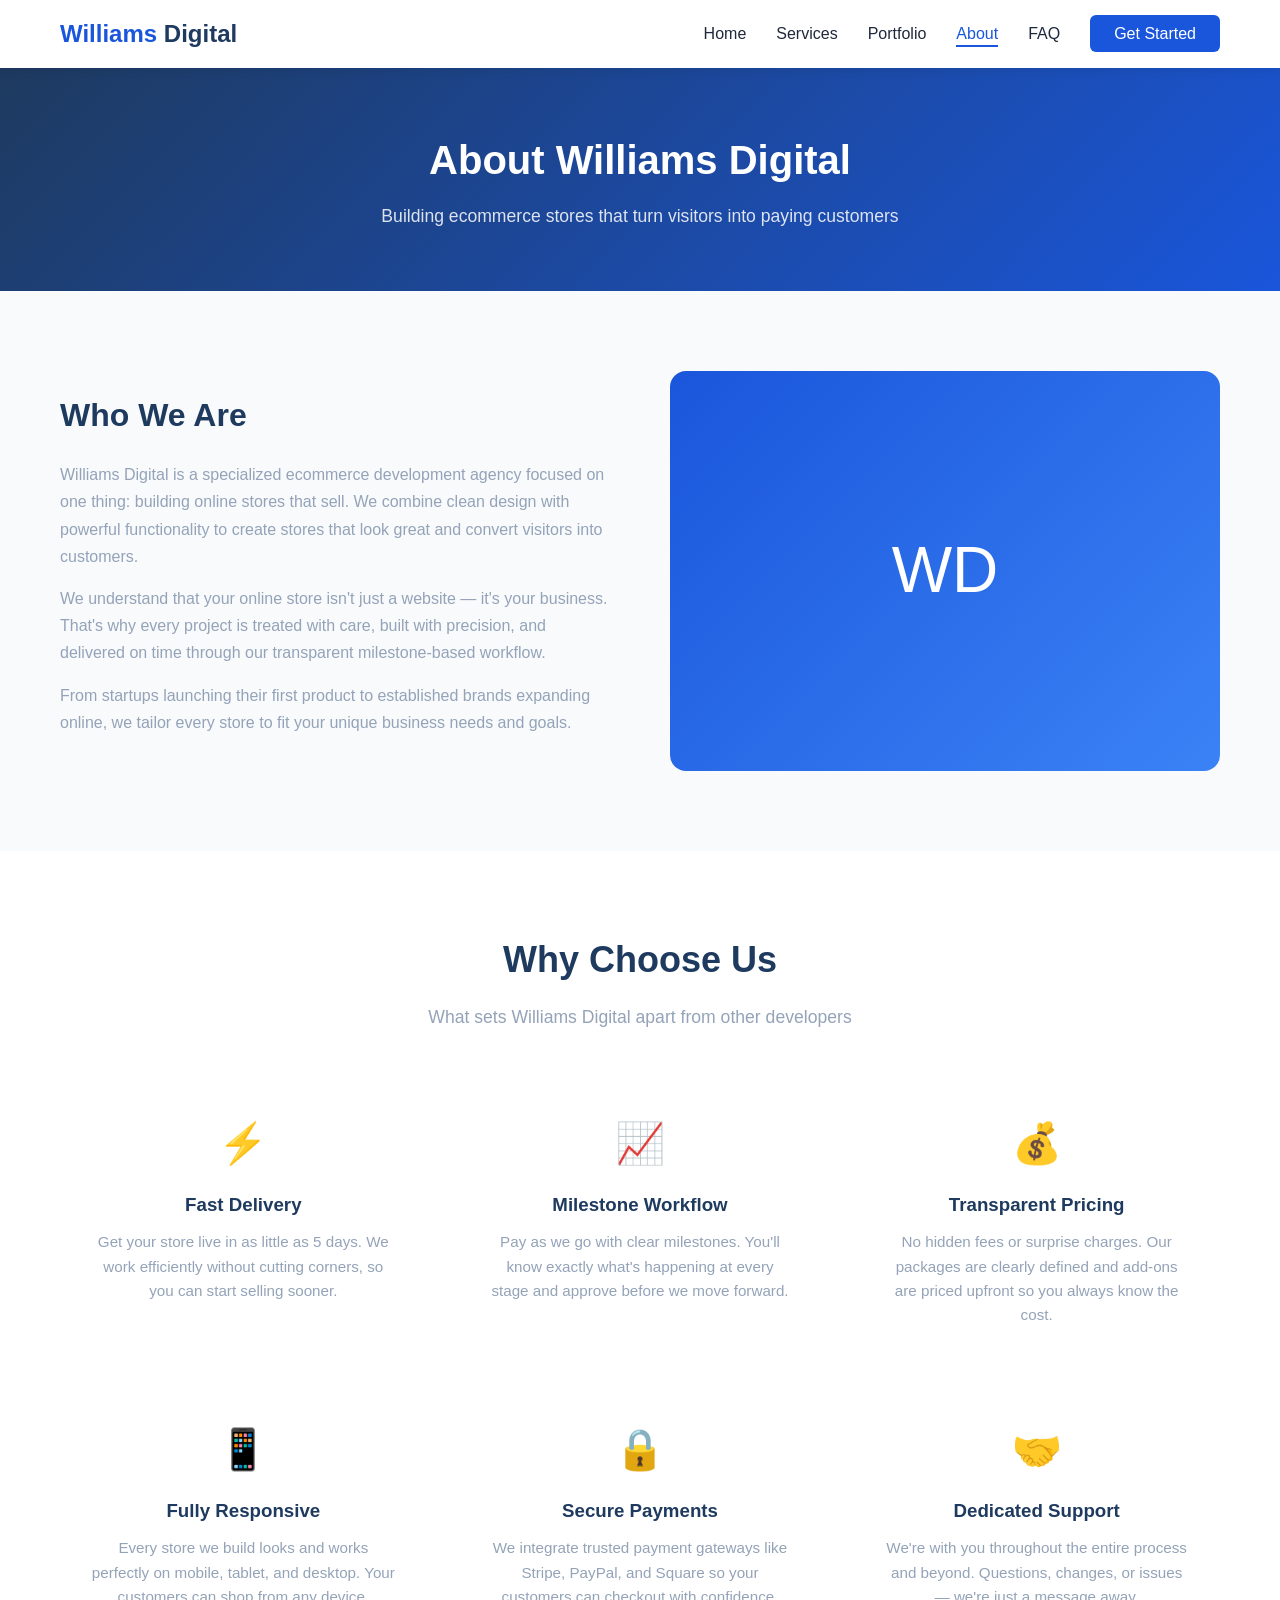
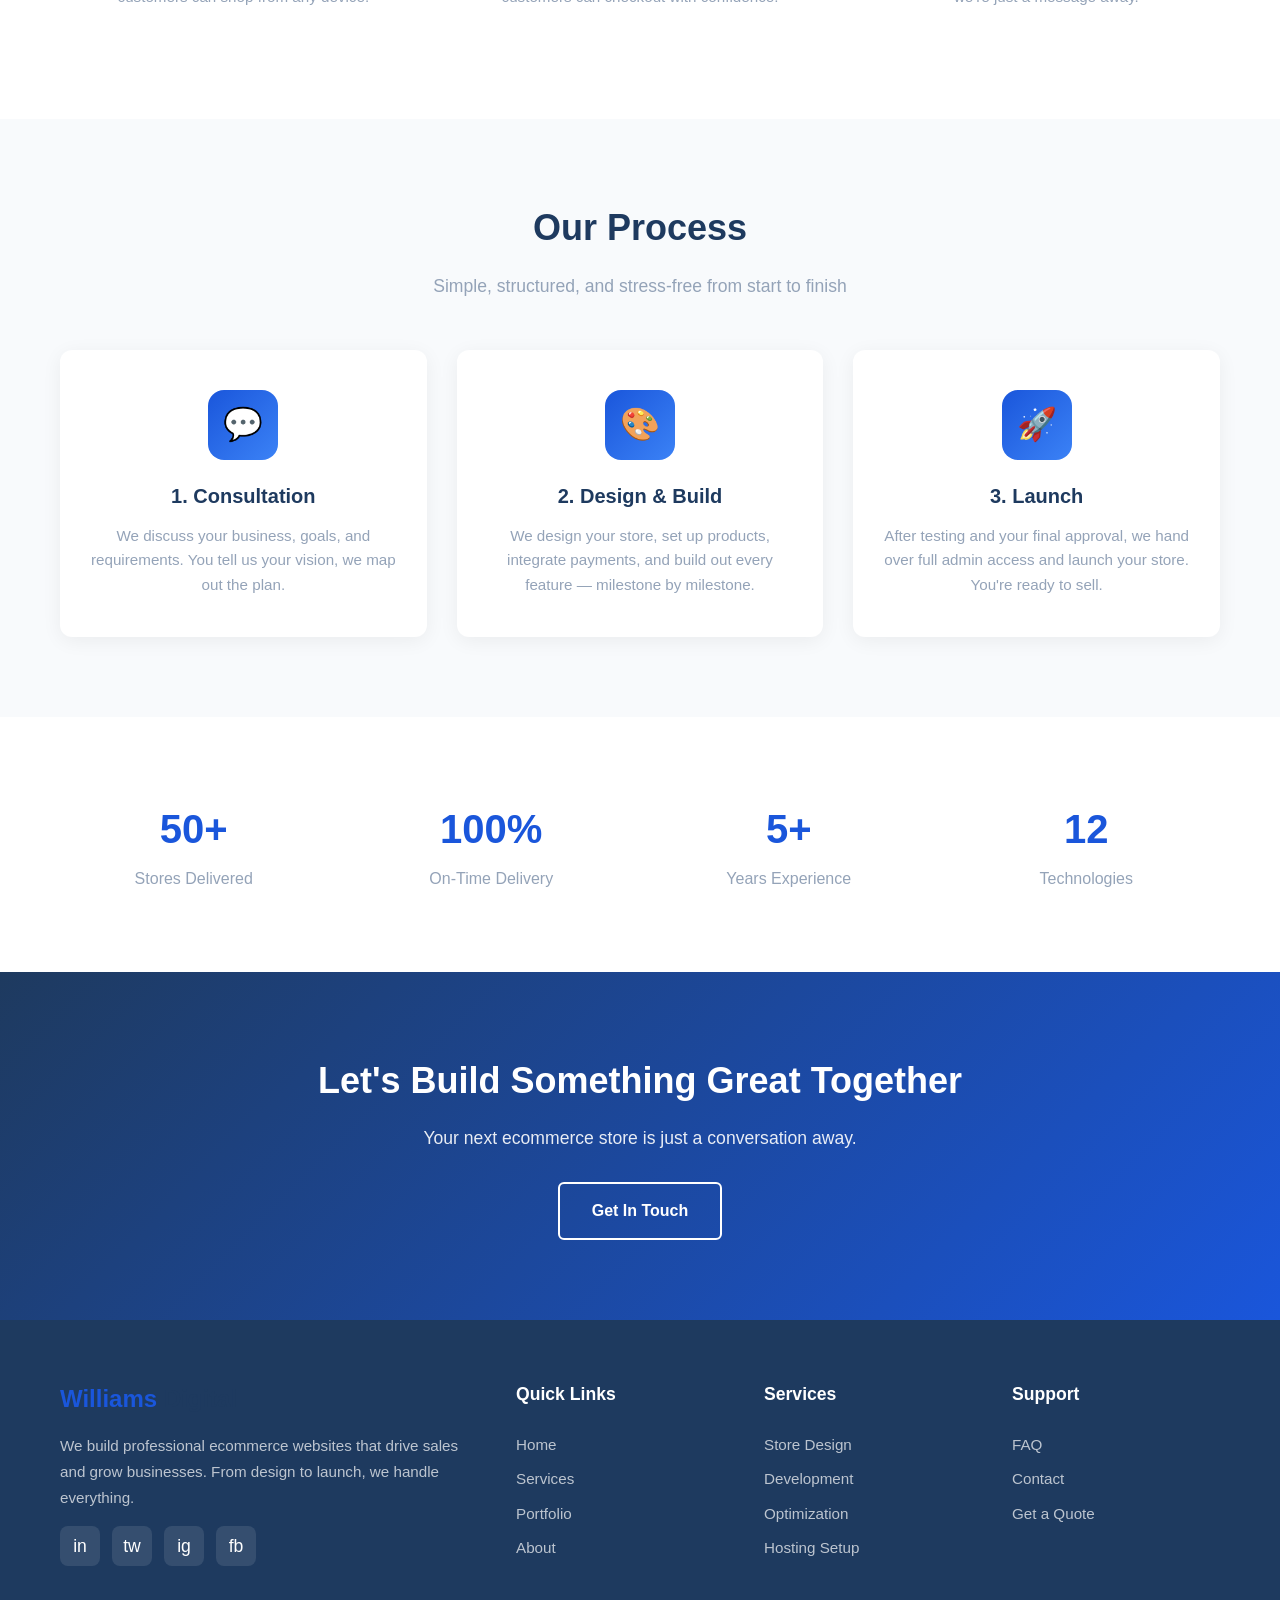
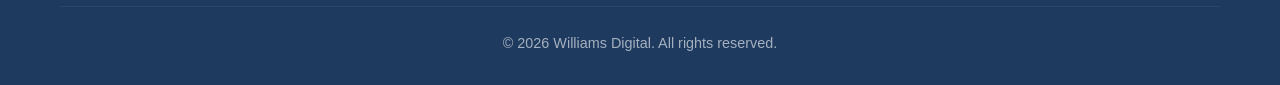
==== about.html @ 83fc7c4c "Initial commit: Williams Digital portfolio site Co-Authored-By: Claude Opus 4.6 <noreply@anthropic.c" ====
<!DOCTYPE html>
<html lang="en">
<head>
    <meta charset="UTF-8">
    <meta name="viewport" content="width=device-width, initial-scale=1.0">
    <title>About Us | Williams Digital</title>
    <meta name="description" content="Learn about Williams Digital — we specialize in building ecommerce websites that help businesses sell online and grow.">
    <link rel="stylesheet" href="css/styles.css">
</head>
<body>

    <!-- Navigation -->
    <nav class="navbar">
        <div class="container">
            <a href="index.html" class="logo">Williams <span>Digital</span></a>
            <ul class="nav-links">
                <li><a href="index.html">Home</a></li>
                <li><a href="services.html">Services</a></li>
                <li><a href="portfolio.html">Portfolio</a></li>
                <li><a href="about.html" class="active">About</a></li>
                <li><a href="faq.html">FAQ</a></li>
                <li><a href="contact.html" class="nav-cta">Get Started</a></li>
            </ul>
            <button class="hamburger" aria-label="Toggle menu">
                <span></span>
                <span></span>
                <span></span>
            </button>
        </div>
    </nav>

    <!-- Page Header -->
    <section class="page-header">
        <div class="container">
            <h1>About Williams Digital</h1>
            <p>Building ecommerce stores that turn visitors into paying customers</p>
        </div>
    </section>

    <!-- About Content -->
    <section class="section">
        <div class="container">
            <div class="about-content">
                <div class="about-text">
                    <h2>Who We Are</h2>
                    <p>Williams Digital is a specialized ecommerce development agency focused on one thing: building online stores that sell. We combine clean design with powerful functionality to create stores that look great and convert visitors into customers.</p>
                    <p>We understand that your online store isn't just a website — it's your business. That's why every project is treated with care, built with precision, and delivered on time through our transparent milestone-based workflow.</p>
                    <p>From startups launching their first product to established brands expanding online, we tailor every store to fit your unique business needs and goals.</p>
                </div>
                <div class="about-image">WD</div>
            </div>
        </div>
    </section>

    <!-- Values -->
    <section class="section section-light">
        <div class="container">
            <div class="section-title">
                <h2>Why Choose Us</h2>
                <p>What sets Williams Digital apart from other developers</p>
            </div>
            <div class="values-grid">
                <div class="value-card">
                    <div class="value-icon">&#9889;</div>
                    <h3>Fast Delivery</h3>
                    <p>Get your store live in as little as 5 days. We work efficiently without cutting corners, so you can start selling sooner.</p>
                </div>
                <div class="value-card">
                    <div class="value-icon">&#128200;</div>
                    <h3>Milestone Workflow</h3>
                    <p>Pay as we go with clear milestones. You'll know exactly what's happening at every stage and approve before we move forward.</p>
                </div>
                <div class="value-card">
                    <div class="value-icon">&#128176;</div>
                    <h3>Transparent Pricing</h3>
                    <p>No hidden fees or surprise charges. Our packages are clearly defined and add-ons are priced upfront so you always know the cost.</p>
                </div>
                <div class="value-card">
                    <div class="value-icon">&#128241;</div>
                    <h3>Fully Responsive</h3>
                    <p>Every store we build looks and works perfectly on mobile, tablet, and desktop. Your customers can shop from any device.</p>
                </div>
                <div class="value-card">
                    <div class="value-icon">&#128274;</div>
                    <h3>Secure Payments</h3>
                    <p>We integrate trusted payment gateways like Stripe, PayPal, and Square so your customers can checkout with confidence.</p>
                </div>
                <div class="value-card">
                    <div class="value-icon">&#129309;</div>
                    <h3>Dedicated Support</h3>
                    <p>We're with you throughout the entire process and beyond. Questions, changes, or issues — we're just a message away.</p>
                </div>
            </div>
        </div>
    </section>

    <!-- Process -->
    <section class="section">
        <div class="container">
            <div class="section-title">
                <h2>Our Process</h2>
                <p>Simple, structured, and stress-free from start to finish</p>
            </div>
            <div class="cards-grid">
                <div class="card">
                    <div class="card-icon">&#128172;</div>
                    <h3>1. Consultation</h3>
                    <p>We discuss your business, goals, and requirements. You tell us your vision, we map out the plan.</p>
                </div>
                <div class="card">
                    <div class="card-icon">&#127912;</div>
                    <h3>2. Design & Build</h3>
                    <p>We design your store, set up products, integrate payments, and build out every feature — milestone by milestone.</p>
                </div>
                <div class="card">
                    <div class="card-icon">&#128640;</div>
                    <h3>3. Launch</h3>
                    <p>After testing and your final approval, we hand over full admin access and launch your store. You're ready to sell.</p>
                </div>
            </div>
        </div>
    </section>

    <!-- Stats -->
    <section class="section section-light">
        <div class="container">
            <div class="stats">
                <div class="stat-item">
                    <h3>50+</h3>
                    <p>Stores Delivered</p>
                </div>
                <div class="stat-item">
                    <h3>100%</h3>
                    <p>On-Time Delivery</p>
                </div>
                <div class="stat-item">
                    <h3>5+</h3>
                    <p>Years Experience</p>
                </div>
                <div class="stat-item">
                    <h3>12</h3>
                    <p>Technologies</p>
                </div>
            </div>
        </div>
    </section>

    <!-- CTA -->
    <section class="cta-section">
        <div class="container">
            <h2>Let's Build Something Great Together</h2>
            <p>Your next ecommerce store is just a conversation away.</p>
            <a href="contact.html" class="btn btn-outline">Get In Touch</a>
        </div>
    </section>

    <!-- Footer -->
    <footer class="footer">
        <div class="container">
            <div class="footer-grid">
                <div class="footer-about">
                    <div class="logo">Williams <span>Digital</span></div>
                    <p>We build professional ecommerce websites that drive sales and grow businesses. From design to launch, we handle everything.</p>
                    <div class="social-links">
                        <a href="#" class="social-link">in</a>
                        <a href="#" class="social-link">tw</a>
                        <a href="#" class="social-link">ig</a>
                        <a href="#" class="social-link">fb</a>
                    </div>
                </div>
                <div class="footer-links">
                    <h4>Quick Links</h4>
                    <a href="index.html">Home</a>
                    <a href="services.html">Services</a>
                    <a href="portfolio.html">Portfolio</a>
                    <a href="about.html">About</a>
                </div>
                <div class="footer-links">
                    <h4>Services</h4>
                    <a href="services.html">Store Design</a>
                    <a href="services.html">Development</a>
                    <a href="services.html">Optimization</a>
                    <a href="services.html">Hosting Setup</a>
                </div>
                <div class="footer-links">
                    <h4>Support</h4>
                    <a href="faq.html">FAQ</a>
                    <a href="contact.html">Contact</a>
                    <a href="contact.html">Get a Quote</a>
                </div>
            </div>
            <div class="footer-bottom">
                <p>&copy; 2026 Williams Digital. All rights reserved.</p>
            </div>
        </div>
    </footer>

    <script src="js/script.js"></script>
</body>
</html>
---- css/styles.css ----
/* ===== RESET & BASE ===== */
*, *::before, *::after {
    margin: 0;
    padding: 0;
    box-sizing: border-box;
}

:root {
    --primary: #1a56db;
    --secondary: #1e3a5f;
    --accent: #3b82f6;
    --bg: #f8fafc;
    --text: #1e293b;
    --white: #ffffff;
    --light-gray: #e2e8f0;
    --medium-gray: #94a3b8;
    --success: #10b981;
    --warning: #f59e0b;
}

html {
    scroll-behavior: smooth;
}

body {
    font-family: 'Segoe UI', Tahoma, Geneva, Verdana, sans-serif;
    color: var(--text);
    background-color: var(--bg);
    line-height: 1.6;
}

a {
    text-decoration: none;
    color: inherit;
}

ul {
    list-style: none;
}

img {
    max-width: 100%;
    display: block;
}

.container {
    max-width: 1200px;
    margin: 0 auto;
    padding: 0 20px;
}

/* ===== NAVIGATION ===== */
.navbar {
    background: var(--white);
    box-shadow: 0 2px 10px rgba(0, 0, 0, 0.08);
    position: sticky;
    top: 0;
    z-index: 1000;
}

.navbar .container {
    display: flex;
    justify-content: space-between;
    align-items: center;
    padding: 15px 20px;
}

.logo {
    font-size: 1.5rem;
    font-weight: 700;
    color: var(--primary);
}

.logo span {
    color: var(--secondary);
}

.nav-links {
    display: flex;
    gap: 30px;
    align-items: center;
}

.nav-links a {
    font-weight: 500;
    color: var(--text);
    transition: color 0.3s;
    position: relative;
}

.nav-links a:hover,
.nav-links a.active {
    color: var(--primary);
}

.nav-links a.active::after {
    content: '';
    position: absolute;
    bottom: -5px;
    left: 0;
    width: 100%;
    height: 2px;
    background: var(--primary);
}

.nav-cta {
    background: var(--primary);
    color: var(--white) !important;
    padding: 10px 24px;
    border-radius: 6px;
    transition: background 0.3s;
}

.nav-cta:hover {
    background: var(--secondary);
}

.nav-cta::after {
    display: none !important;
}

.hamburger {
    display: none;
    flex-direction: column;
    gap: 5px;
    cursor: pointer;
    background: none;
    border: none;
}

.hamburger span {
    width: 25px;
    height: 3px;
    background: var(--text);
    border-radius: 3px;
    transition: 0.3s;
}

/* ===== HERO SECTION ===== */
.hero {
    background: linear-gradient(135deg, var(--secondary) 0%, var(--primary) 50%, var(--accent) 100%);
    color: var(--white);
    padding: 100px 0;
    text-align: center;
}

.hero h1 {
    font-size: 3rem;
    margin-bottom: 20px;
    line-height: 1.2;
}

.hero p {
    font-size: 1.25rem;
    max-width: 600px;
    margin: 0 auto 40px;
    opacity: 0.9;
}

.hero-buttons {
    display: flex;
    gap: 15px;
    justify-content: center;
    flex-wrap: wrap;
}

/* ===== BUTTONS ===== */
.btn {
    display: inline-block;
    padding: 14px 32px;
    border-radius: 6px;
    font-weight: 600;
    font-size: 1rem;
    transition: all 0.3s;
    cursor: pointer;
    border: none;
}

.btn-primary {
    background: var(--primary);
    color: var(--white);
}

.btn-primary:hover {
    background: var(--secondary);
    transform: translateY(-2px);
    box-shadow: 0 4px 15px rgba(26, 86, 219, 0.4);
}

.btn-outline {
    background: transparent;
    color: var(--white);
    border: 2px solid var(--white);
}

.btn-outline:hover {
    background: var(--white);
    color: var(--primary);
    transform: translateY(-2px);
}

.btn-accent {
    background: var(--accent);
    color: var(--white);
}

.btn-accent:hover {
    background: var(--primary);
    transform: translateY(-2px);
}

/* ===== SECTIONS ===== */
.section {
    padding: 80px 0;
}

.section-light {
    background: var(--white);
}

.section-title {
    text-align: center;
    margin-bottom: 50px;
}

.section-title h2 {
    font-size: 2.25rem;
    color: var(--secondary);
    margin-bottom: 15px;
}

.section-title p {
    color: var(--medium-gray);
    font-size: 1.1rem;
    max-width: 600px;
    margin: 0 auto;
}

/* ===== CARDS ===== */
.cards-grid {
    display: grid;
    grid-template-columns: repeat(3, 1fr);
    gap: 30px;
}

.card {
    background: var(--white);
    border-radius: 12px;
    padding: 40px 30px;
    text-align: center;
    box-shadow: 0 4px 20px rgba(0, 0, 0, 0.06);
    transition: transform 0.3s, box-shadow 0.3s;
}

.card:hover {
    transform: translateY(-5px);
    box-shadow: 0 8px 30px rgba(0, 0, 0, 0.12);
}

.card-icon {
    width: 70px;
    height: 70px;
    background: linear-gradient(135deg, var(--primary), var(--accent));
    border-radius: 16px;
    display: flex;
    align-items: center;
    justify-content: center;
    margin: 0 auto 20px;
    font-size: 2rem;
}

.card h3 {
    font-size: 1.25rem;
    margin-bottom: 12px;
    color: var(--secondary);
}

.card p {
    color: var(--medium-gray);
    font-size: 0.95rem;
}

/* ===== PRICING ===== */
.pricing-grid {
    display: grid;
    grid-template-columns: repeat(3, 1fr);
    gap: 30px;
    align-items: start;
}

.pricing-card {
    background: var(--white);
    border-radius: 12px;
    padding: 40px 30px;
    box-shadow: 0 4px 20px rgba(0, 0, 0, 0.06);
    transition: transform 0.3s, box-shadow 0.3s;
    position: relative;
    overflow: hidden;
}

.pricing-card:hover {
    transform: translateY(-5px);
    box-shadow: 0 8px 30px rgba(0, 0, 0, 0.12);
}

.pricing-card.featured {
    border: 2px solid var(--primary);
}

.pricing-card.featured::before {
    content: 'Most Popular';
    position: absolute;
    top: 20px;
    right: -30px;
    background: var(--primary);
    color: var(--white);
    padding: 5px 40px;
    font-size: 0.8rem;
    font-weight: 600;
    transform: rotate(45deg);
}

.pricing-card h3 {
    font-size: 1.5rem;
    color: var(--secondary);
    margin-bottom: 5px;
}

.pricing-card .subtitle {
    color: var(--medium-gray);
    font-size: 0.9rem;
    margin-bottom: 20px;
}

.pricing-card .price {
    font-size: 3rem;
    font-weight: 700;
    color: var(--primary);
    margin-bottom: 5px;
}

.pricing-card .price span {
    font-size: 1rem;
    color: var(--medium-gray);
    font-weight: 400;
}

.pricing-card .delivery {
    color: var(--medium-gray);
    font-size: 0.9rem;
    margin-bottom: 25px;
}

.pricing-card ul {
    margin-bottom: 30px;
}

.pricing-card li {
    padding: 8px 0;
    border-bottom: 1px solid var(--light-gray);
    display: flex;
    align-items: center;
    gap: 10px;
    font-size: 0.95rem;
}

.pricing-card li:last-child {
    border-bottom: none;
}

.check {
    color: var(--success);
    font-weight: bold;
}

.cross {
    color: var(--medium-gray);
}

.pricing-card .btn {
    width: 100%;
    text-align: center;
}

/* ===== MILESTONES ===== */
.milestone-section {
    margin-top: 30px;
}

.milestone {
    display: flex;
    gap: 20px;
    margin-bottom: 20px;
    align-items: flex-start;
}

.milestone-number {
    width: 40px;
    height: 40px;
    min-width: 40px;
    background: var(--primary);
    color: var(--white);
    border-radius: 50%;
    display: flex;
    align-items: center;
    justify-content: center;
    font-weight: 700;
}

.milestone-content h4 {
    color: var(--secondary);
    margin-bottom: 5px;
}

.milestone-content p {
    color: var(--medium-gray);
    font-size: 0.9rem;
}

.milestone-meta {
    display: flex;
    gap: 15px;
    margin-top: 5px;
    font-size: 0.85rem;
    color: var(--accent);
}

/* ===== EXTRAS TABLE ===== */
.extras-table {
    width: 100%;
    border-collapse: collapse;
    background: var(--white);
    border-radius: 12px;
    overflow: hidden;
    box-shadow: 0 4px 20px rgba(0, 0, 0, 0.06);
}

.extras-table th {
    background: var(--secondary);
    color: var(--white);
    padding: 15px 20px;
    text-align: left;
    font-weight: 600;
}

.extras-table td {
    padding: 15px 20px;
    border-bottom: 1px solid var(--light-gray);
}

.extras-table tr:last-child td {
    border-bottom: none;
}

.extras-table tr:hover td {
    background: #f1f5f9;
}

/* ===== PORTFOLIO GRID ===== */
.portfolio-grid {
    display: grid;
    grid-template-columns: repeat(3, 1fr);
    gap: 30px;
}

.portfolio-card {
    background: var(--white);
    border-radius: 12px;
    overflow: hidden;
    box-shadow: 0 4px 20px rgba(0, 0, 0, 0.06);
    transition: transform 0.3s, box-shadow 0.3s;
}

.portfolio-card:hover {
    transform: translateY(-5px);
    box-shadow: 0 8px 30px rgba(0, 0, 0, 0.12);
}

.portfolio-image {
    height: 220px;
    background: linear-gradient(135deg, var(--primary), var(--accent));
    display: flex;
    align-items: center;
    justify-content: center;
    color: var(--white);
    font-size: 3rem;
}

.portfolio-info {
    padding: 25px;
}

.portfolio-info h3 {
    color: var(--secondary);
    margin-bottom: 8px;
}

.portfolio-info p {
    color: var(--medium-gray);
    font-size: 0.9rem;
    margin-bottom: 15px;
}

.portfolio-tags {
    display: flex;
    gap: 8px;
    flex-wrap: wrap;
}

.tag {
    background: #eff6ff;
    color: var(--primary);
    padding: 4px 12px;
    border-radius: 20px;
    font-size: 0.8rem;
    font-weight: 500;
}

/* ===== STATS ===== */
.stats {
    display: grid;
    grid-template-columns: repeat(4, 1fr);
    gap: 30px;
    text-align: center;
}

.stat-item h3 {
    font-size: 2.5rem;
    color: var(--primary);
    margin-bottom: 5px;
}

.stat-item p {
    color: var(--medium-gray);
    font-weight: 500;
}

/* ===== TESTIMONIALS ===== */
.testimonials-grid {
    display: grid;
    grid-template-columns: repeat(3, 1fr);
    gap: 30px;
}

.testimonial {
    background: var(--white);
    padding: 30px;
    border-radius: 12px;
    box-shadow: 0 4px 20px rgba(0, 0, 0, 0.06);
}

.testimonial .stars {
    color: var(--warning);
    margin-bottom: 15px;
    font-size: 1.1rem;
}

.testimonial p {
    color: var(--text);
    font-style: italic;
    margin-bottom: 20px;
    line-height: 1.7;
}

.testimonial-author {
    display: flex;
    align-items: center;
    gap: 12px;
}

.testimonial-avatar {
    width: 45px;
    height: 45px;
    background: linear-gradient(135deg, var(--primary), var(--accent));
    border-radius: 50%;
    display: flex;
    align-items: center;
    justify-content: center;
    color: var(--white);
    font-weight: 700;
}

.testimonial-author h4 {
    font-size: 0.95rem;
    color: var(--secondary);
}

.testimonial-author span {
    font-size: 0.85rem;
    color: var(--medium-gray);
}

/* ===== FAQ ===== */
.faq-list {
    max-width: 800px;
    margin: 0 auto;
}

.faq-item {
    background: var(--white);
    border-radius: 8px;
    margin-bottom: 12px;
    box-shadow: 0 2px 10px rgba(0, 0, 0, 0.04);
    overflow: hidden;
}

.faq-question {
    padding: 20px 25px;
    font-weight: 600;
    cursor: pointer;
    display: flex;
    justify-content: space-between;
    align-items: center;
    transition: background 0.3s;
}

.faq-question:hover {
    background: #f1f5f9;
}

.faq-question .arrow {
    transition: transform 0.3s;
    font-size: 0.8rem;
    color: var(--primary);
}

.faq-item.open .faq-question .arrow {
    transform: rotate(180deg);
}

.faq-answer {
    padding: 0 25px;
    max-height: 0;
    overflow: hidden;
    transition: max-height 0.3s ease, padding 0.3s ease;
    color: var(--medium-gray);
    line-height: 1.7;
}

.faq-item.open .faq-answer {
    padding: 0 25px 20px;
    max-height: 300px;
}

/* ===== CONTACT FORM ===== */
.contact-grid {
    display: grid;
    grid-template-columns: 1fr 1fr;
    gap: 50px;
}

.form-group {
    margin-bottom: 20px;
}

.form-group label {
    display: block;
    font-weight: 600;
    margin-bottom: 8px;
    color: var(--secondary);
}

.form-group input,
.form-group textarea,
.form-group select {
    width: 100%;
    padding: 12px 16px;
    border: 2px solid var(--light-gray);
    border-radius: 8px;
    font-size: 1rem;
    font-family: inherit;
    transition: border-color 0.3s;
    background: var(--white);
}

.form-group input:focus,
.form-group textarea:focus,
.form-group select:focus {
    outline: none;
    border-color: var(--primary);
}

.form-group textarea {
    resize: vertical;
    min-height: 120px;
}

.contact-info-item {
    display: flex;
    gap: 15px;
    align-items: flex-start;
    margin-bottom: 25px;
}

.contact-icon {
    width: 50px;
    height: 50px;
    min-width: 50px;
    background: #eff6ff;
    border-radius: 10px;
    display: flex;
    align-items: center;
    justify-content: center;
    color: var(--primary);
    font-size: 1.3rem;
}

.contact-info-item h4 {
    color: var(--secondary);
    margin-bottom: 3px;
}

.contact-info-item p {
    color: var(--medium-gray);
    font-size: 0.95rem;
}

/* ===== ABOUT VALUES ===== */
.values-grid {
    display: grid;
    grid-template-columns: repeat(3, 1fr);
    gap: 30px;
}

.value-card {
    text-align: center;
    padding: 30px;
}

.value-icon {
    font-size: 2.5rem;
    margin-bottom: 15px;
}

.value-card h3 {
    color: var(--secondary);
    margin-bottom: 10px;
}

.value-card p {
    color: var(--medium-gray);
    font-size: 0.95rem;
}

/* ===== ABOUT CONTENT ===== */
.about-content {
    display: grid;
    grid-template-columns: 1fr 1fr;
    gap: 60px;
    align-items: center;
}

.about-text h2 {
    font-size: 2rem;
    color: var(--secondary);
    margin-bottom: 20px;
}

.about-text p {
    color: var(--medium-gray);
    margin-bottom: 15px;
    line-height: 1.7;
}

.about-image {
    background: linear-gradient(135deg, var(--primary), var(--accent));
    border-radius: 16px;
    height: 400px;
    display: flex;
    align-items: center;
    justify-content: center;
    color: var(--white);
    font-size: 4rem;
}

/* ===== CTA SECTION ===== */
.cta-section {
    background: linear-gradient(135deg, var(--secondary), var(--primary));
    color: var(--white);
    text-align: center;
    padding: 80px 0;
}

.cta-section h2 {
    font-size: 2.25rem;
    margin-bottom: 15px;
}

.cta-section p {
    opacity: 0.9;
    margin-bottom: 30px;
    font-size: 1.1rem;
}

/* ===== TECH BADGES ===== */
.tech-badges {
    display: flex;
    gap: 12px;
    flex-wrap: wrap;
    justify-content: center;
    margin-top: 30px;
}

.tech-badge {
    background: #eff6ff;
    color: var(--primary);
    padding: 8px 20px;
    border-radius: 25px;
    font-weight: 500;
    font-size: 0.9rem;
}

/* ===== FOOTER ===== */
.footer {
    background: var(--secondary);
    color: var(--white);
    padding: 60px 0 30px;
}

.footer-grid {
    display: grid;
    grid-template-columns: 2fr 1fr 1fr 1fr;
    gap: 40px;
    margin-bottom: 40px;
}

.footer-about p {
    opacity: 0.7;
    font-size: 0.95rem;
    line-height: 1.7;
    margin-top: 15px;
}

.footer h4 {
    margin-bottom: 20px;
    font-size: 1.1rem;
}

.footer-links a {
    display: block;
    padding: 5px 0;
    opacity: 0.7;
    transition: opacity 0.3s;
    font-size: 0.95rem;
}

.footer-links a:hover {
    opacity: 1;
}

.social-links {
    display: flex;
    gap: 12px;
    margin-top: 15px;
}

.social-link {
    width: 40px;
    height: 40px;
    background: rgba(255, 255, 255, 0.1);
    border-radius: 8px;
    display: flex;
    align-items: center;
    justify-content: center;
    transition: background 0.3s;
    font-size: 1.1rem;
}

.social-link:hover {
    background: var(--primary);
}

.footer-bottom {
    border-top: 1px solid rgba(255, 255, 255, 0.1);
    padding-top: 25px;
    text-align: center;
    opacity: 0.6;
    font-size: 0.9rem;
}

/* ===== PAGE HEADER ===== */
.page-header {
    background: linear-gradient(135deg, var(--secondary), var(--primary));
    color: var(--white);
    padding: 60px 0;
    text-align: center;
}

.page-header h1 {
    font-size: 2.5rem;
    margin-bottom: 10px;
}

.page-header p {
    opacity: 0.85;
    font-size: 1.1rem;
}

/* ===== RESPONSIVE ===== */
@media (max-width: 992px) {
    .cards-grid,
    .pricing-grid,
    .portfolio-grid,
    .testimonials-grid,
    .values-grid {
        grid-template-columns: repeat(2, 1fr);
    }

    .footer-grid {
        grid-template-columns: repeat(2, 1fr);
    }

    .stats {
        grid-template-columns: repeat(2, 1fr);
    }

    .about-content {
        grid-template-columns: 1fr;
    }

    .hero h1 {
        font-size: 2.25rem;
    }
}

@media (max-width: 768px) {
    .nav-links {
        display: none;
        position: absolute;
        top: 100%;
        left: 0;
        right: 0;
        background: var(--white);
        flex-direction: column;
        padding: 20px;
        gap: 15px;
        box-shadow: 0 4px 10px rgba(0, 0, 0, 0.1);
    }

    .nav-links.active {
        display: flex;
    }

    .hamburger {
        display: flex;
    }

    .cards-grid,
    .pricing-grid,
    .portfolio-grid,
    .testimonials-grid,
    .values-grid {
        grid-template-columns: 1fr;
    }

    .stats {
        grid-template-columns: repeat(2, 1fr);
        gap: 20px;
    }

    .contact-grid {
        grid-template-columns: 1fr;
    }

    .footer-grid {
        grid-template-columns: 1fr;
    }

    .hero {
        padding: 60px 0;
    }

    .hero h1 {
        font-size: 2rem;
    }

    .section {
        padding: 50px 0;
    }

    .section-title h2 {
        font-size: 1.75rem;
    }
}
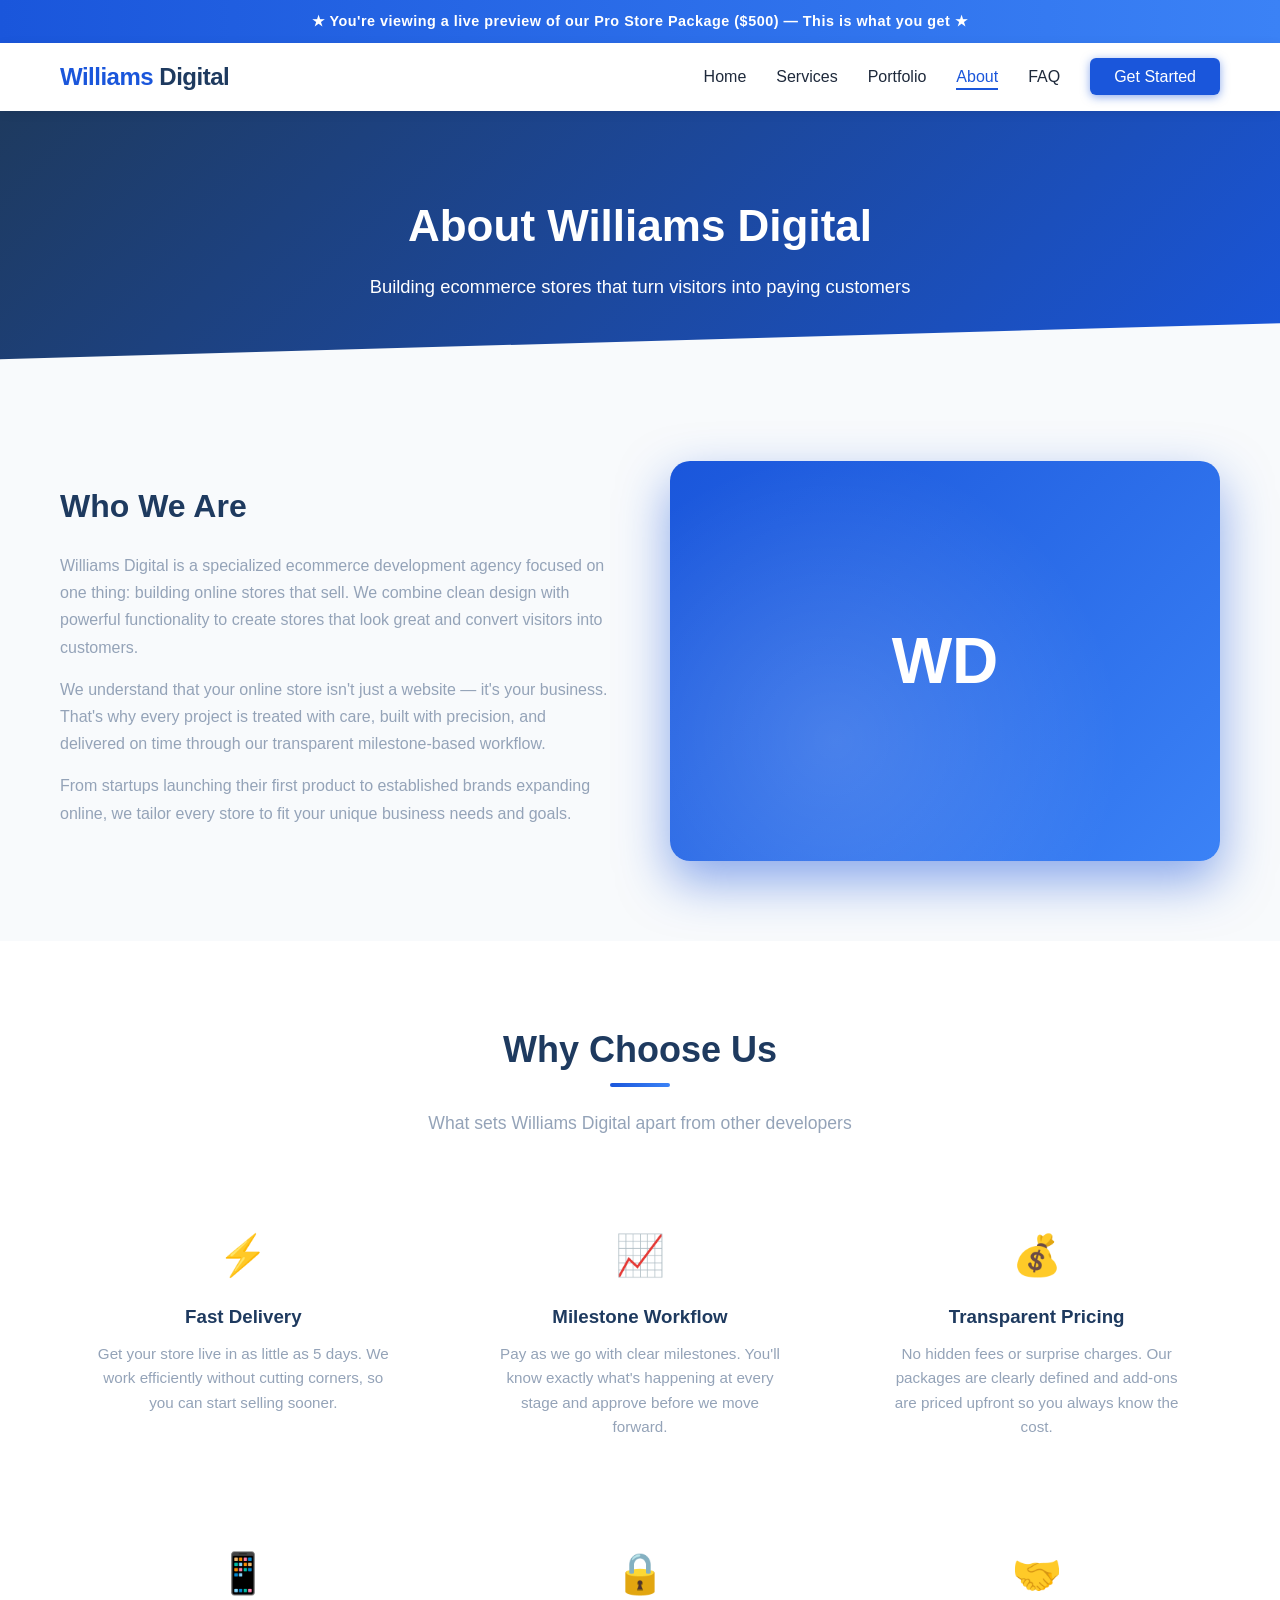
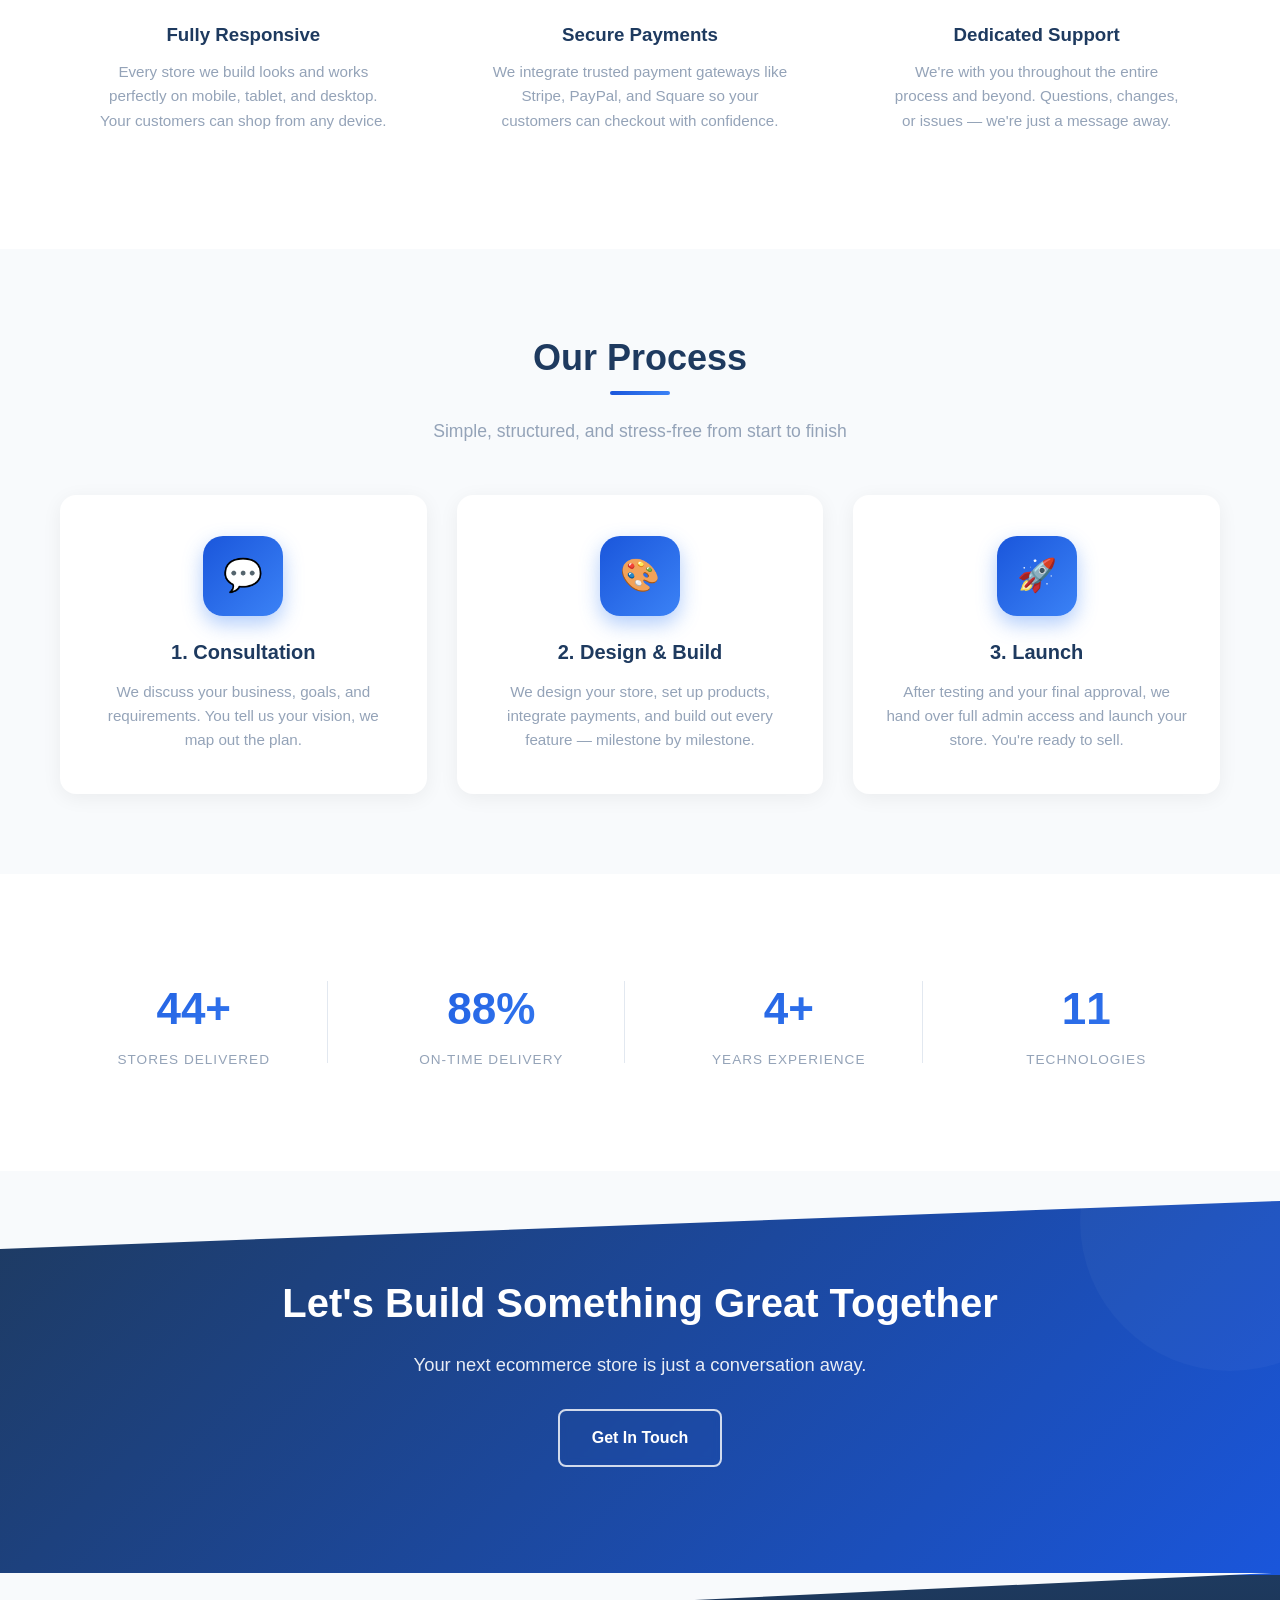
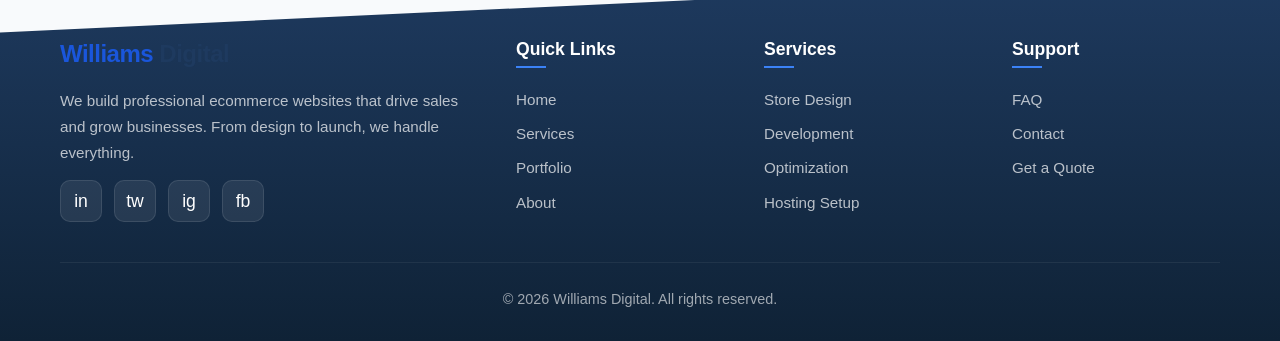
==== commit 3979e9c7: "Add visual enhancements and Pro Store preview branding - Animated gradient hero with dot pattern and" ====
--- a/about.html
+++ b/about.html
@@ -8,6 +8,11 @@
     <link rel="stylesheet" href="css/styles.css">
 </head>
 <body>
+
+    <!-- Pro Store Preview Banner -->
+    <div style="background: linear-gradient(90deg, var(--primary), var(--accent)); color: white; text-align: center; padding: 10px; font-size: 0.9rem; font-weight: 600; letter-spacing: 0.5px;">
+        &#9733; You're viewing a live preview of our <strong>Pro Store Package ($500)</strong> &mdash; This is what you get &#9733;
+    </div>
 
     <!-- Navigation -->
     <nav class="navbar">
--- a/css/styles.css
+++ b/css/styles.css
@@ -16,6 +16,8 @@
     --medium-gray: #94a3b8;
     --success: #10b981;
     --warning: #f59e0b;
+    --glow-primary: rgba(26, 86, 219, 0.5);
+    --glow-accent: rgba(59, 130, 246, 0.4);
 }
 
 html {
@@ -27,6 +29,7 @@
     color: var(--text);
     background-color: var(--bg);
     line-height: 1.6;
+    overflow-x: hidden;
 }
 
 a {
@@ -51,11 +54,14 @@
 
 /* ===== NAVIGATION ===== */
 .navbar {
-    background: var(--white);
+    background: rgba(255, 255, 255, 0.95);
+    backdrop-filter: blur(10px);
+    -webkit-backdrop-filter: blur(10px);
     box-shadow: 0 2px 10px rgba(0, 0, 0, 0.08);
     position: sticky;
     top: 0;
     z-index: 1000;
+    transition: all 0.3s;
 }
 
 .navbar .container {
@@ -69,6 +75,7 @@
     font-size: 1.5rem;
     font-weight: 700;
     color: var(--primary);
+    letter-spacing: -0.5px;
 }
 
 .logo span {
@@ -93,14 +100,20 @@
     color: var(--primary);
 }
 
-.nav-links a.active::after {
+.nav-links a::after {
     content: '';
     position: absolute;
     bottom: -5px;
     left: 0;
-    width: 100%;
+    width: 0;
     height: 2px;
     background: var(--primary);
+    transition: width 0.3s;
+}
+
+.nav-links a:hover::after,
+.nav-links a.active::after {
+    width: 100%;
 }
 
 .nav-cta {
@@ -108,11 +121,14 @@
     color: var(--white) !important;
     padding: 10px 24px;
     border-radius: 6px;
-    transition: background 0.3s;
+    transition: all 0.3s;
+    box-shadow: 0 2px 10px var(--glow-primary);
 }
 
 .nav-cta:hover {
     background: var(--secondary);
+    transform: translateY(-1px);
+    box-shadow: 0 4px 15px var(--glow-primary);
 }
 
 .nav-cta::after {
@@ -139,15 +155,70 @@
 /* ===== HERO SECTION ===== */
 .hero {
     background: linear-gradient(135deg, var(--secondary) 0%, var(--primary) 50%, var(--accent) 100%);
-    color: var(--white);
-    padding: 100px 0;
+    background-size: 200% 200%;
+    animation: gradientShift 8s ease infinite;
+    color: var(--white);
+    padding: 120px 0;
     text-align: center;
+    position: relative;
+    overflow: hidden;
+}
+
+.hero::before {
+    content: '';
+    position: absolute;
+    top: -50%;
+    left: -50%;
+    width: 200%;
+    height: 200%;
+    background: radial-gradient(circle, rgba(255,255,255,0.05) 1px, transparent 1px);
+    background-size: 50px 50px;
+    animation: floatDots 20s linear infinite;
+}
+
+.hero::after {
+    content: '';
+    position: absolute;
+    bottom: -2px;
+    left: 0;
+    width: 100%;
+    height: 80px;
+    background: var(--bg);
+    clip-path: polygon(0 60%, 100% 0%, 100% 100%, 0% 100%);
+}
+
+@keyframes gradientShift {
+    0% { background-position: 0% 50%; }
+    50% { background-position: 100% 50%; }
+    100% { background-position: 0% 50%; }
+}
+
+@keyframes floatDots {
+    0% { transform: translate(0, 0); }
+    100% { transform: translate(50px, 50px); }
 }
 
 .hero h1 {
-    font-size: 3rem;
+    font-size: 3.25rem;
     margin-bottom: 20px;
     line-height: 1.2;
+    position: relative;
+    z-index: 1;
+    animation: fadeInUp 0.8s ease;
+}
+
+.hero h1 .highlight {
+    background: linear-gradient(90deg, #60a5fa, #a78bfa, #60a5fa);
+    background-size: 200% auto;
+    -webkit-background-clip: text;
+    -webkit-text-fill-color: transparent;
+    background-clip: text;
+    animation: shimmerText 3s linear infinite;
+}
+
+@keyframes shimmerText {
+    0% { background-position: 0% center; }
+    100% { background-position: 200% center; }
 }
 
 .hero p {
@@ -155,6 +226,9 @@
     max-width: 600px;
     margin: 0 auto 40px;
     opacity: 0.9;
+    position: relative;
+    z-index: 1;
+    animation: fadeInUp 0.8s ease 0.2s both;
 }
 
 .hero-buttons {
@@ -162,51 +236,86 @@
     gap: 15px;
     justify-content: center;
     flex-wrap: wrap;
+    position: relative;
+    z-index: 1;
+    animation: fadeInUp 0.8s ease 0.4s both;
+}
+
+@keyframes fadeInUp {
+    from {
+        opacity: 0;
+        transform: translateY(30px);
+    }
+    to {
+        opacity: 1;
+        transform: translateY(0);
+    }
 }
 
 /* ===== BUTTONS ===== */
 .btn {
     display: inline-block;
     padding: 14px 32px;
-    border-radius: 6px;
+    border-radius: 8px;
     font-weight: 600;
     font-size: 1rem;
-    transition: all 0.3s;
+    transition: all 0.3s cubic-bezier(0.4, 0, 0.2, 1);
     cursor: pointer;
     border: none;
+    position: relative;
+    overflow: hidden;
+}
+
+.btn::before {
+    content: '';
+    position: absolute;
+    top: 0;
+    left: -100%;
+    width: 100%;
+    height: 100%;
+    background: linear-gradient(90deg, transparent, rgba(255,255,255,0.2), transparent);
+    transition: left 0.5s;
+}
+
+.btn:hover::before {
+    left: 100%;
 }
 
 .btn-primary {
-    background: var(--primary);
-    color: var(--white);
+    background: linear-gradient(135deg, var(--primary), var(--accent));
+    color: var(--white);
+    box-shadow: 0 4px 15px var(--glow-primary);
 }
 
 .btn-primary:hover {
-    background: var(--secondary);
-    transform: translateY(-2px);
-    box-shadow: 0 4px 15px rgba(26, 86, 219, 0.4);
+    transform: translateY(-3px);
+    box-shadow: 0 8px 25px var(--glow-primary);
 }
 
 .btn-outline {
     background: transparent;
     color: var(--white);
-    border: 2px solid var(--white);
+    border: 2px solid rgba(255, 255, 255, 0.8);
+    backdrop-filter: blur(5px);
 }
 
 .btn-outline:hover {
     background: var(--white);
     color: var(--primary);
-    transform: translateY(-2px);
+    transform: translateY(-3px);
+    box-shadow: 0 8px 25px rgba(255, 255, 255, 0.3);
+    border-color: var(--white);
 }
 
 .btn-accent {
-    background: var(--accent);
-    color: var(--white);
+    background: linear-gradient(135deg, var(--accent), #818cf8);
+    color: var(--white);
+    box-shadow: 0 4px 15px var(--glow-accent);
 }
 
 .btn-accent:hover {
-    background: var(--primary);
-    transform: translateY(-2px);
+    transform: translateY(-3px);
+    box-shadow: 0 8px 25px var(--glow-accent);
 }
 
 /* ===== SECTIONS ===== */
@@ -227,13 +336,27 @@
     font-size: 2.25rem;
     color: var(--secondary);
     margin-bottom: 15px;
+    position: relative;
+    display: inline-block;
+}
+
+.section-title h2::after {
+    content: '';
+    position: absolute;
+    bottom: -8px;
+    left: 50%;
+    transform: translateX(-50%);
+    width: 60px;
+    height: 4px;
+    background: linear-gradient(90deg, var(--primary), var(--accent));
+    border-radius: 2px;
 }
 
 .section-title p {
     color: var(--medium-gray);
     font-size: 1.1rem;
     max-width: 600px;
-    margin: 0 auto;
+    margin: 15px auto 0;
 }
 
 /* ===== CARDS ===== */
@@ -245,28 +368,55 @@
 
 .card {
     background: var(--white);
-    border-radius: 12px;
+    border-radius: 16px;
     padding: 40px 30px;
     text-align: center;
     box-shadow: 0 4px 20px rgba(0, 0, 0, 0.06);
-    transition: transform 0.3s, box-shadow 0.3s;
+    transition: all 0.4s cubic-bezier(0.4, 0, 0.2, 1);
+    position: relative;
+    overflow: hidden;
+    border: 1px solid transparent;
+}
+
+.card::before {
+    content: '';
+    position: absolute;
+    top: 0;
+    left: 0;
+    right: 0;
+    height: 4px;
+    background: linear-gradient(90deg, var(--primary), var(--accent));
+    transform: scaleX(0);
+    transition: transform 0.4s;
 }
 
 .card:hover {
-    transform: translateY(-5px);
-    box-shadow: 0 8px 30px rgba(0, 0, 0, 0.12);
+    transform: translateY(-8px);
+    box-shadow: 0 20px 40px rgba(26, 86, 219, 0.15);
+    border-color: rgba(59, 130, 246, 0.1);
+}
+
+.card:hover::before {
+    transform: scaleX(1);
 }
 
 .card-icon {
-    width: 70px;
-    height: 70px;
+    width: 80px;
+    height: 80px;
     background: linear-gradient(135deg, var(--primary), var(--accent));
-    border-radius: 16px;
+    border-radius: 20px;
     display: flex;
     align-items: center;
     justify-content: center;
     margin: 0 auto 20px;
     font-size: 2rem;
+    box-shadow: 0 8px 20px var(--glow-accent);
+    transition: transform 0.4s, box-shadow 0.4s;
+}
+
+.card:hover .card-icon {
+    transform: scale(1.1) rotate(5deg);
+    box-shadow: 0 12px 30px var(--glow-accent);
 }
 
 .card h3 {
@@ -290,21 +440,29 @@
 
 .pricing-card {
     background: var(--white);
-    border-radius: 12px;
+    border-radius: 16px;
     padding: 40px 30px;
     box-shadow: 0 4px 20px rgba(0, 0, 0, 0.06);
-    transition: transform 0.3s, box-shadow 0.3s;
+    transition: all 0.4s cubic-bezier(0.4, 0, 0.2, 1);
     position: relative;
     overflow: hidden;
+    border: 2px solid transparent;
 }
 
 .pricing-card:hover {
-    transform: translateY(-5px);
-    box-shadow: 0 8px 30px rgba(0, 0, 0, 0.12);
+    transform: translateY(-8px);
+    box-shadow: 0 20px 40px rgba(26, 86, 219, 0.15);
 }
 
 .pricing-card.featured {
     border: 2px solid var(--primary);
+    background: linear-gradient(180deg, #eff6ff 0%, var(--white) 30%);
+    transform: scale(1.03);
+}
+
+.pricing-card.featured:hover {
+    transform: scale(1.03) translateY(-8px);
+    box-shadow: 0 25px 50px rgba(26, 86, 219, 0.2);
 }
 
 .pricing-card.featured::before {
@@ -312,12 +470,13 @@
     position: absolute;
     top: 20px;
     right: -30px;
-    background: var(--primary);
+    background: linear-gradient(135deg, var(--primary), var(--accent));
     color: var(--white);
     padding: 5px 40px;
     font-size: 0.8rem;
     font-weight: 600;
     transform: rotate(45deg);
+    box-shadow: 0 2px 10px var(--glow-primary);
 }
 
 .pricing-card h3 {
@@ -335,13 +494,16 @@
 .pricing-card .price {
     font-size: 3rem;
     font-weight: 700;
-    color: var(--primary);
+    background: linear-gradient(135deg, var(--primary), var(--accent));
+    -webkit-background-clip: text;
+    -webkit-text-fill-color: transparent;
+    background-clip: text;
     margin-bottom: 5px;
 }
 
 .pricing-card .price span {
     font-size: 1rem;
-    color: var(--medium-gray);
+    -webkit-text-fill-color: var(--medium-gray);
     font-weight: 400;
 }
 
@@ -362,6 +524,11 @@
     align-items: center;
     gap: 10px;
     font-size: 0.95rem;
+    transition: padding-left 0.3s;
+}
+
+.pricing-card li:hover {
+    padding-left: 5px;
 }
 
 .pricing-card li:last-child {
@@ -371,6 +538,7 @@
 .check {
     color: var(--success);
     font-weight: bold;
+    font-size: 1.1rem;
 }
 
 .cross {
@@ -398,13 +566,14 @@
     width: 40px;
     height: 40px;
     min-width: 40px;
-    background: var(--primary);
+    background: linear-gradient(135deg, var(--primary), var(--accent));
     color: var(--white);
     border-radius: 50%;
     display: flex;
     align-items: center;
     justify-content: center;
     font-weight: 700;
+    box-shadow: 0 4px 12px var(--glow-primary);
 }
 
 .milestone-content h4 {
@@ -423,6 +592,7 @@
     margin-top: 5px;
     font-size: 0.85rem;
     color: var(--accent);
+    font-weight: 500;
 }
 
 /* ===== EXTRAS TABLE ===== */
@@ -430,15 +600,15 @@
     width: 100%;
     border-collapse: collapse;
     background: var(--white);
-    border-radius: 12px;
+    border-radius: 16px;
     overflow: hidden;
     box-shadow: 0 4px 20px rgba(0, 0, 0, 0.06);
 }
 
 .extras-table th {
-    background: var(--secondary);
-    color: var(--white);
-    padding: 15px 20px;
+    background: linear-gradient(135deg, var(--secondary), var(--primary));
+    color: var(--white);
+    padding: 18px 20px;
     text-align: left;
     font-weight: 600;
 }
@@ -446,6 +616,7 @@
 .extras-table td {
     padding: 15px 20px;
     border-bottom: 1px solid var(--light-gray);
+    transition: all 0.3s;
 }
 
 .extras-table tr:last-child td {
@@ -453,7 +624,8 @@
 }
 
 .extras-table tr:hover td {
-    background: #f1f5f9;
+    background: #eff6ff;
+    padding-left: 25px;
 }
 
 /* ===== PORTFOLIO GRID ===== */
@@ -465,15 +637,15 @@
 
 .portfolio-card {
     background: var(--white);
-    border-radius: 12px;
+    border-radius: 16px;
     overflow: hidden;
     box-shadow: 0 4px 20px rgba(0, 0, 0, 0.06);
-    transition: transform 0.3s, box-shadow 0.3s;
+    transition: all 0.4s cubic-bezier(0.4, 0, 0.2, 1);
 }
 
 .portfolio-card:hover {
-    transform: translateY(-5px);
-    box-shadow: 0 8px 30px rgba(0, 0, 0, 0.12);
+    transform: translateY(-10px) scale(1.02);
+    box-shadow: 0 25px 50px rgba(26, 86, 219, 0.15);
 }
 
 .portfolio-image {
@@ -484,6 +656,27 @@
     justify-content: center;
     color: var(--white);
     font-size: 3rem;
+    position: relative;
+    overflow: hidden;
+}
+
+.portfolio-image::after {
+    content: 'View Project';
+    position: absolute;
+    inset: 0;
+    background: rgba(26, 86, 219, 0.85);
+    display: flex;
+    align-items: center;
+    justify-content: center;
+    font-size: 1rem;
+    font-weight: 600;
+    letter-spacing: 1px;
+    opacity: 0;
+    transition: opacity 0.4s;
+}
+
+.portfolio-card:hover .portfolio-image::after {
+    opacity: 1;
 }
 
 .portfolio-info {
@@ -514,6 +707,13 @@
     border-radius: 20px;
     font-size: 0.8rem;
     font-weight: 500;
+    transition: all 0.3s;
+}
+
+.tag:hover {
+    background: var(--primary);
+    color: var(--white);
+    transform: scale(1.05);
 }
 
 /* ===== STATS ===== */
@@ -524,15 +724,40 @@
     text-align: center;
 }
 
+.stat-item {
+    padding: 20px;
+    position: relative;
+}
+
+.stat-item::after {
+    content: '';
+    position: absolute;
+    right: 0;
+    top: 20%;
+    height: 60%;
+    width: 1px;
+    background: var(--light-gray);
+}
+
+.stat-item:last-child::after {
+    display: none;
+}
+
 .stat-item h3 {
-    font-size: 2.5rem;
-    color: var(--primary);
+    font-size: 2.75rem;
+    background: linear-gradient(135deg, var(--primary), var(--accent));
+    -webkit-background-clip: text;
+    -webkit-text-fill-color: transparent;
+    background-clip: text;
     margin-bottom: 5px;
 }
 
 .stat-item p {
     color: var(--medium-gray);
     font-weight: 500;
+    text-transform: uppercase;
+    font-size: 0.85rem;
+    letter-spacing: 1px;
 }
 
 /* ===== TESTIMONIALS ===== */
@@ -544,15 +769,36 @@
 
 .testimonial {
     background: var(--white);
-    padding: 30px;
-    border-radius: 12px;
+    padding: 35px;
+    border-radius: 16px;
     box-shadow: 0 4px 20px rgba(0, 0, 0, 0.06);
+    transition: all 0.4s;
+    position: relative;
+    border: 1px solid transparent;
+}
+
+.testimonial::before {
+    content: '\201C';
+    position: absolute;
+    top: 15px;
+    right: 25px;
+    font-size: 4rem;
+    color: rgba(59, 130, 246, 0.1);
+    font-family: Georgia, serif;
+    line-height: 1;
+}
+
+.testimonial:hover {
+    transform: translateY(-5px);
+    box-shadow: 0 15px 40px rgba(26, 86, 219, 0.12);
+    border-color: rgba(59, 130, 246, 0.15);
 }
 
 .testimonial .stars {
     color: var(--warning);
     margin-bottom: 15px;
     font-size: 1.1rem;
+    letter-spacing: 2px;
 }
 
 .testimonial p {
@@ -569,8 +815,8 @@
 }
 
 .testimonial-avatar {
-    width: 45px;
-    height: 45px;
+    width: 48px;
+    height: 48px;
     background: linear-gradient(135deg, var(--primary), var(--accent));
     border-radius: 50%;
     display: flex;
@@ -578,6 +824,7 @@
     justify-content: center;
     color: var(--white);
     font-weight: 700;
+    box-shadow: 0 4px 12px var(--glow-accent);
 }
 
 .testimonial-author h4 {
@@ -598,10 +845,22 @@
 
 .faq-item {
     background: var(--white);
-    border-radius: 8px;
+    border-radius: 12px;
     margin-bottom: 12px;
     box-shadow: 0 2px 10px rgba(0, 0, 0, 0.04);
     overflow: hidden;
+    border: 1px solid transparent;
+    transition: all 0.3s;
+}
+
+.faq-item:hover {
+    border-color: rgba(59, 130, 246, 0.15);
+    box-shadow: 0 4px 20px rgba(26, 86, 219, 0.08);
+}
+
+.faq-item.open {
+    border-color: var(--accent);
+    box-shadow: 0 4px 20px rgba(26, 86, 219, 0.12);
 }
 
 .faq-question {
@@ -611,7 +870,7 @@
     display: flex;
     justify-content: space-between;
     align-items: center;
-    transition: background 0.3s;
+    transition: all 0.3s;
 }
 
 .faq-question:hover {
@@ -622,10 +881,20 @@
     transition: transform 0.3s;
     font-size: 0.8rem;
     color: var(--primary);
+    width: 30px;
+    height: 30px;
+    display: flex;
+    align-items: center;
+    justify-content: center;
+    border-radius: 50%;
+    background: #eff6ff;
+    min-width: 30px;
 }
 
 .faq-item.open .faq-question .arrow {
     transform: rotate(180deg);
+    background: var(--primary);
+    color: var(--white);
 }
 
 .faq-answer {
@@ -664,12 +933,12 @@
 .form-group textarea,
 .form-group select {
     width: 100%;
-    padding: 12px 16px;
+    padding: 14px 16px;
     border: 2px solid var(--light-gray);
-    border-radius: 8px;
+    border-radius: 10px;
     font-size: 1rem;
     font-family: inherit;
-    transition: border-color 0.3s;
+    transition: all 0.3s;
     background: var(--white);
 }
 
@@ -678,6 +947,7 @@
 .form-group select:focus {
     outline: none;
     border-color: var(--primary);
+    box-shadow: 0 0 0 4px rgba(59, 130, 246, 0.1);
 }
 
 .form-group textarea {
@@ -690,19 +960,34 @@
     gap: 15px;
     align-items: flex-start;
     margin-bottom: 25px;
+    padding: 15px;
+    border-radius: 12px;
+    transition: all 0.3s;
+}
+
+.contact-info-item:hover {
+    background: #f8fafc;
+    transform: translateX(5px);
 }
 
 .contact-icon {
     width: 50px;
     height: 50px;
     min-width: 50px;
-    background: #eff6ff;
-    border-radius: 10px;
+    background: linear-gradient(135deg, #eff6ff, #dbeafe);
+    border-radius: 12px;
     display: flex;
     align-items: center;
     justify-content: center;
     color: var(--primary);
     font-size: 1.3rem;
+    transition: all 0.3s;
+}
+
+.contact-info-item:hover .contact-icon {
+    background: linear-gradient(135deg, var(--primary), var(--accent));
+    color: var(--white);
+    box-shadow: 0 4px 15px var(--glow-accent);
 }
 
 .contact-info-item h4 {
@@ -724,12 +1009,28 @@
 
 .value-card {
     text-align: center;
-    padding: 30px;
+    padding: 35px;
+    border-radius: 16px;
+    transition: all 0.4s;
+    background: var(--white);
+    border: 1px solid transparent;
+}
+
+.value-card:hover {
+    transform: translateY(-5px);
+    box-shadow: 0 15px 40px rgba(26, 86, 219, 0.1);
+    border-color: rgba(59, 130, 246, 0.1);
 }
 
 .value-icon {
     font-size: 2.5rem;
     margin-bottom: 15px;
+    display: inline-block;
+    transition: transform 0.4s;
+}
+
+.value-card:hover .value-icon {
+    transform: scale(1.2) rotate(10deg);
 }
 
 .value-card h3 {
@@ -764,32 +1065,80 @@
 
 .about-image {
     background: linear-gradient(135deg, var(--primary), var(--accent));
-    border-radius: 16px;
+    border-radius: 20px;
     height: 400px;
     display: flex;
     align-items: center;
     justify-content: center;
     color: var(--white);
     font-size: 4rem;
+    font-weight: 700;
+    box-shadow: 0 20px 50px var(--glow-primary);
+    position: relative;
+    overflow: hidden;
+}
+
+.about-image::before {
+    content: '';
+    position: absolute;
+    inset: 0;
+    background: radial-gradient(circle at 30% 70%, rgba(255,255,255,0.15) 0%, transparent 60%);
 }
 
 /* ===== CTA SECTION ===== */
 .cta-section {
-    background: linear-gradient(135deg, var(--secondary), var(--primary));
+    background: linear-gradient(135deg, var(--secondary), var(--primary), var(--accent));
+    background-size: 200% 200%;
+    animation: gradientShift 8s ease infinite;
     color: var(--white);
     text-align: center;
-    padding: 80px 0;
+    padding: 100px 0;
+    position: relative;
+    overflow: hidden;
+}
+
+.cta-section::before {
+    content: '';
+    position: absolute;
+    top: -2px;
+    left: 0;
+    width: 100%;
+    height: 80px;
+    background: var(--bg);
+    clip-path: polygon(0 0, 100% 0, 100% 40%, 0 100%);
 }
 
 .cta-section h2 {
-    font-size: 2.25rem;
+    font-size: 2.5rem;
     margin-bottom: 15px;
+    position: relative;
+    z-index: 1;
 }
 
 .cta-section p {
     opacity: 0.9;
     margin-bottom: 30px;
-    font-size: 1.1rem;
+    font-size: 1.15rem;
+    position: relative;
+    z-index: 1;
+}
+
+.cta-section .btn {
+    position: relative;
+    z-index: 1;
+}
+
+/* ===== FLOATING SHAPES (decorative) ===== */
+.cta-section::after {
+    content: '';
+    position: absolute;
+    width: 300px;
+    height: 300px;
+    border-radius: 50%;
+    background: rgba(255, 255, 255, 0.03);
+    top: -100px;
+    right: -100px;
+    pointer-events: none;
 }
 
 /* ===== TECH BADGES ===== */
@@ -804,17 +1153,39 @@
 .tech-badge {
     background: #eff6ff;
     color: var(--primary);
-    padding: 8px 20px;
+    padding: 10px 22px;
     border-radius: 25px;
     font-weight: 500;
     font-size: 0.9rem;
+    transition: all 0.3s;
+    border: 1px solid transparent;
+    cursor: default;
+}
+
+.tech-badge:hover {
+    background: var(--primary);
+    color: var(--white);
+    transform: translateY(-3px);
+    box-shadow: 0 6px 15px var(--glow-primary);
 }
 
 /* ===== FOOTER ===== */
 .footer {
-    background: var(--secondary);
+    background: linear-gradient(180deg, var(--secondary), #0f2236);
     color: var(--white);
     padding: 60px 0 30px;
+    position: relative;
+}
+
+.footer::before {
+    content: '';
+    position: absolute;
+    top: -2px;
+    left: 0;
+    width: 100%;
+    height: 60px;
+    background: var(--bg);
+    clip-path: polygon(0 0, 100% 0, 100% 0%, 0 100%);
 }
 
 .footer-grid {
@@ -834,18 +1205,32 @@
 .footer h4 {
     margin-bottom: 20px;
     font-size: 1.1rem;
+    position: relative;
+    display: inline-block;
+}
+
+.footer h4::after {
+    content: '';
+    position: absolute;
+    bottom: -5px;
+    left: 0;
+    width: 30px;
+    height: 2px;
+    background: var(--accent);
 }
 
 .footer-links a {
     display: block;
     padding: 5px 0;
     opacity: 0.7;
-    transition: opacity 0.3s;
+    transition: all 0.3s;
     font-size: 0.95rem;
 }
 
 .footer-links a:hover {
     opacity: 1;
+    transform: translateX(5px);
+    color: var(--accent);
 }
 
 .social-links {
@@ -855,19 +1240,23 @@
 }
 
 .social-link {
-    width: 40px;
-    height: 40px;
-    background: rgba(255, 255, 255, 0.1);
-    border-radius: 8px;
+    width: 42px;
+    height: 42px;
+    background: rgba(255, 255, 255, 0.08);
+    border-radius: 10px;
     display: flex;
     align-items: center;
     justify-content: center;
-    transition: background 0.3s;
+    transition: all 0.3s;
     font-size: 1.1rem;
+    border: 1px solid rgba(255, 255, 255, 0.1);
 }
 
 .social-link:hover {
     background: var(--primary);
+    transform: translateY(-3px);
+    box-shadow: 0 4px 15px var(--glow-primary);
+    border-color: var(--primary);
 }
 
 .footer-bottom {
@@ -880,20 +1269,63 @@
 
 /* ===== PAGE HEADER ===== */
 .page-header {
-    background: linear-gradient(135deg, var(--secondary), var(--primary));
-    color: var(--white);
-    padding: 60px 0;
+    background: linear-gradient(135deg, var(--secondary), var(--primary), var(--accent));
+    background-size: 200% 200%;
+    animation: gradientShift 8s ease infinite;
+    color: var(--white);
+    padding: 80px 0;
     text-align: center;
+    position: relative;
+    overflow: hidden;
+}
+
+.page-header::after {
+    content: '';
+    position: absolute;
+    bottom: -2px;
+    left: 0;
+    width: 100%;
+    height: 60px;
+    background: var(--bg);
+    clip-path: polygon(0 60%, 100% 0%, 100% 100%, 0% 100%);
 }
 
 .page-header h1 {
-    font-size: 2.5rem;
+    font-size: 2.75rem;
     margin-bottom: 10px;
+    animation: fadeInUp 0.6s ease;
 }
 
 .page-header p {
     opacity: 0.85;
-    font-size: 1.1rem;
+    font-size: 1.15rem;
+    animation: fadeInUp 0.6s ease 0.2s both;
+}
+
+/* ===== SCROLL REVEAL ANIMATION ===== */
+.reveal {
+    opacity: 0;
+    transform: translateY(30px);
+    transition: opacity 0.6s ease, transform 0.6s ease;
+}
+
+.reveal.visible {
+    opacity: 1;
+    transform: translateY(0);
+}
+
+.reveal-delay-1 { transition-delay: 0.1s; }
+.reveal-delay-2 { transition-delay: 0.2s; }
+.reveal-delay-3 { transition-delay: 0.3s; }
+
+/* ===== PULSE ANIMATION ===== */
+@keyframes pulse {
+    0%, 100% { transform: scale(1); }
+    50% { transform: scale(1.05); }
+}
+
+.pricing-card.featured .btn {
+    animation: pulse 2s ease infinite;
 }
 
 /* ===== RESPONSIVE ===== */
@@ -914,12 +1346,24 @@
         grid-template-columns: repeat(2, 1fr);
     }
 
+    .stat-item::after {
+        display: none;
+    }
+
     .about-content {
         grid-template-columns: 1fr;
     }
 
     .hero h1 {
-        font-size: 2.25rem;
+        font-size: 2.5rem;
+    }
+
+    .pricing-card.featured {
+        transform: scale(1);
+    }
+
+    .pricing-card.featured:hover {
+        transform: translateY(-8px);
     }
 }
 
@@ -930,11 +1374,12 @@
         top: 100%;
         left: 0;
         right: 0;
-        background: var(--white);
+        background: rgba(255, 255, 255, 0.98);
+        backdrop-filter: blur(10px);
         flex-direction: column;
         padding: 20px;
         gap: 15px;
-        box-shadow: 0 4px 10px rgba(0, 0, 0, 0.1);
+        box-shadow: 0 4px 20px rgba(0, 0, 0, 0.1);
     }
 
     .nav-links.active {
@@ -967,7 +1412,7 @@
     }
 
     .hero {
-        padding: 60px 0;
+        padding: 80px 0;
     }
 
     .hero h1 {
@@ -981,4 +1426,12 @@
     .section-title h2 {
         font-size: 1.75rem;
     }
-}
+
+    .cta-section {
+        padding: 60px 0;
+    }
+
+    .cta-section h2 {
+        font-size: 1.75rem;
+    }
+}
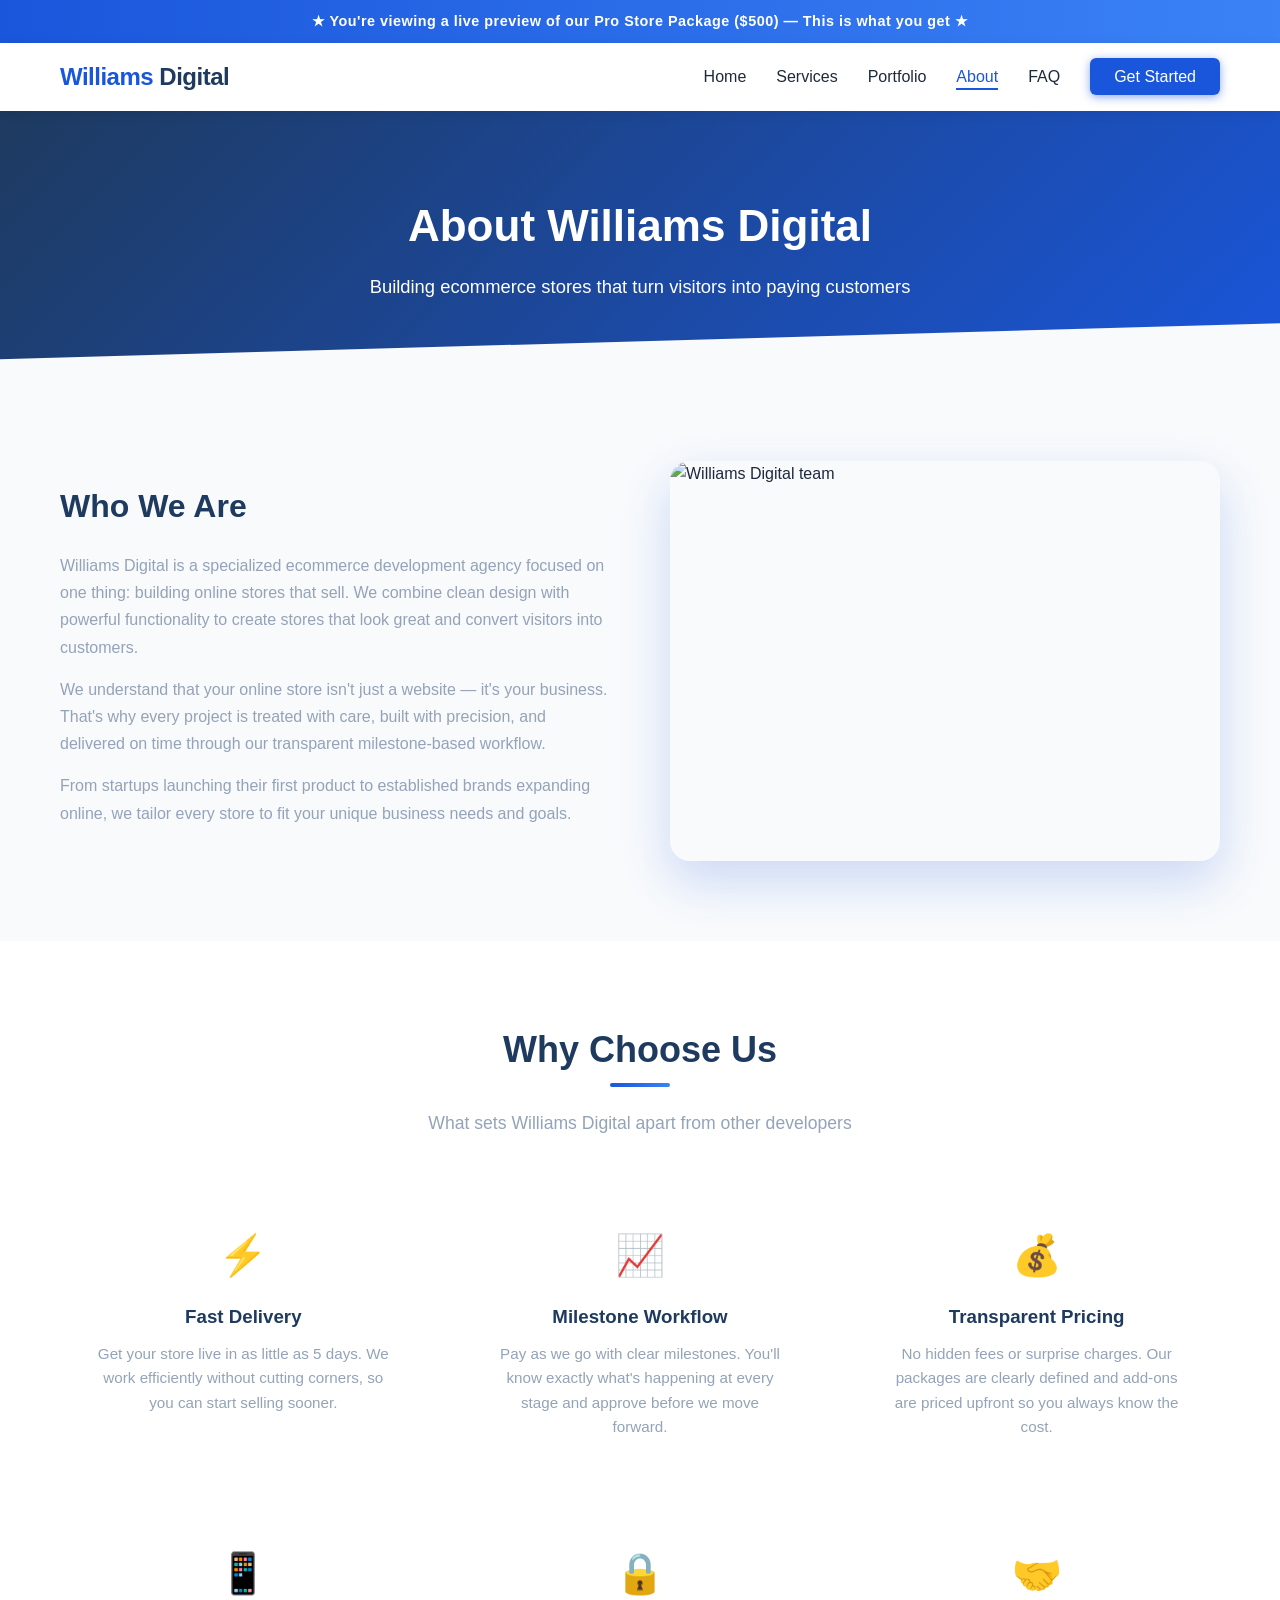
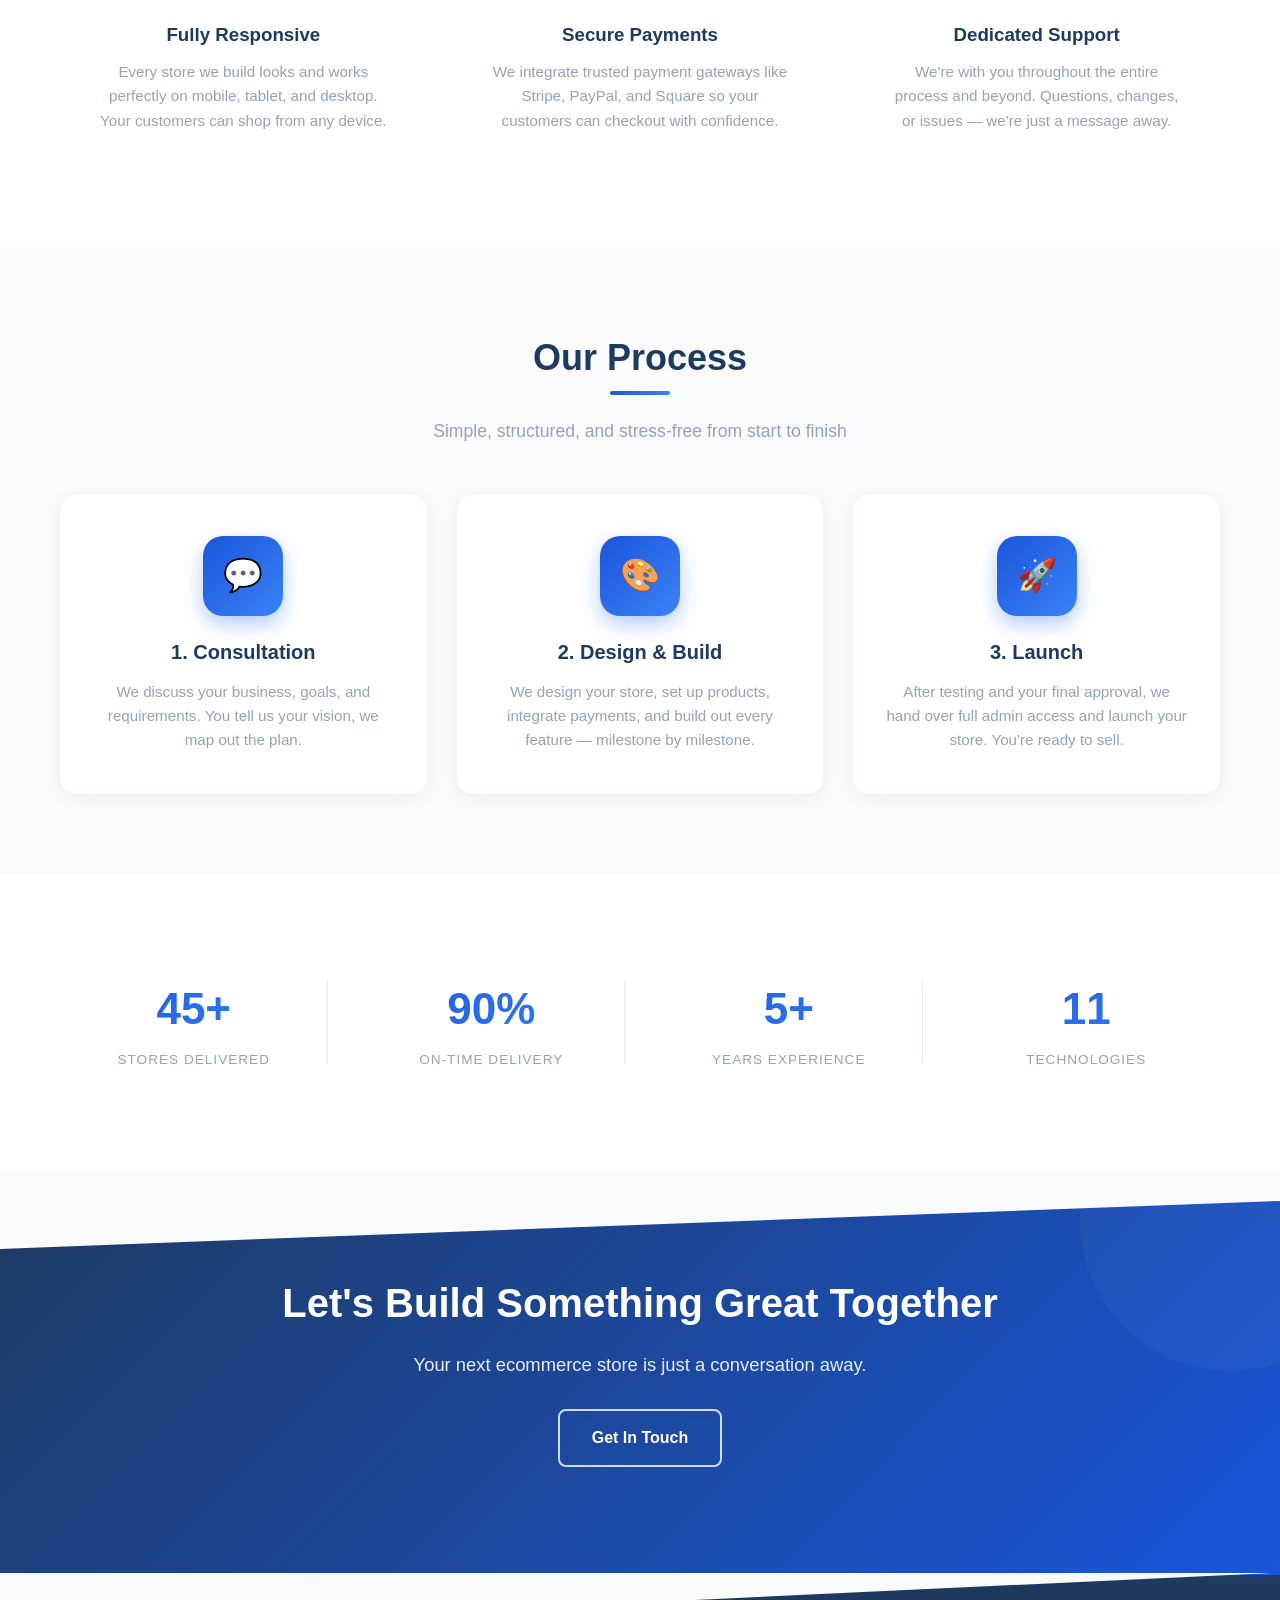
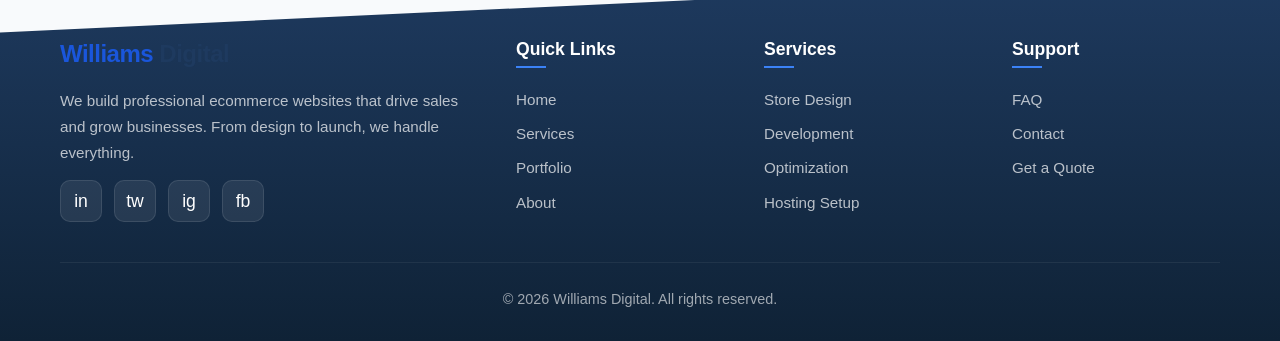
==== commit 84e2dd6a: "Rebrand as Pro Store preview with images and video hero - Remove all other packages, site now showca" ====
--- a/about.html
+++ b/about.html
@@ -52,7 +52,9 @@
                     <p>We understand that your online store isn't just a website — it's your business. That's why every project is treated with care, built with precision, and delivered on time through our transparent milestone-based workflow.</p>
                     <p>From startups launching their first product to established brands expanding online, we tailor every store to fit your unique business needs and goals.</p>
                 </div>
-                <div class="about-image">WD</div>
+                <div>
+                    <img src="https://images.unsplash.com/photo-1522071820081-009f0129c71c?w=600&h=400&fit=crop" alt="Williams Digital team" style="border-radius: 20px; width: 100%; height: 400px; object-fit: cover; box-shadow: 0 20px 50px rgba(26, 86, 219, 0.2);">
+                </div>
             </div>
         </div>
     </section>
--- a/css/styles.css
+++ b/css/styles.css
@@ -164,6 +164,43 @@
     overflow: hidden;
 }
 
+/* Video Hero */
+.hero-video {
+    background: var(--secondary);
+    animation: none;
+}
+
+.hero-bg-video {
+    position: absolute;
+    top: 50%;
+    left: 50%;
+    min-width: 100%;
+    min-height: 100%;
+    transform: translate(-50%, -50%);
+    object-fit: cover;
+    z-index: 0;
+}
+
+.hero-overlay {
+    position: absolute;
+    inset: 0;
+    background: rgba(30, 58, 95, 0.75);
+    z-index: 1;
+}
+
+.hero-video .container {
+    position: relative;
+    z-index: 2;
+}
+
+.hero-video::before {
+    z-index: 2;
+}
+
+.hero-video::after {
+    z-index: 3;
+}
+
 .hero::before {
     content: '';
     position: absolute;
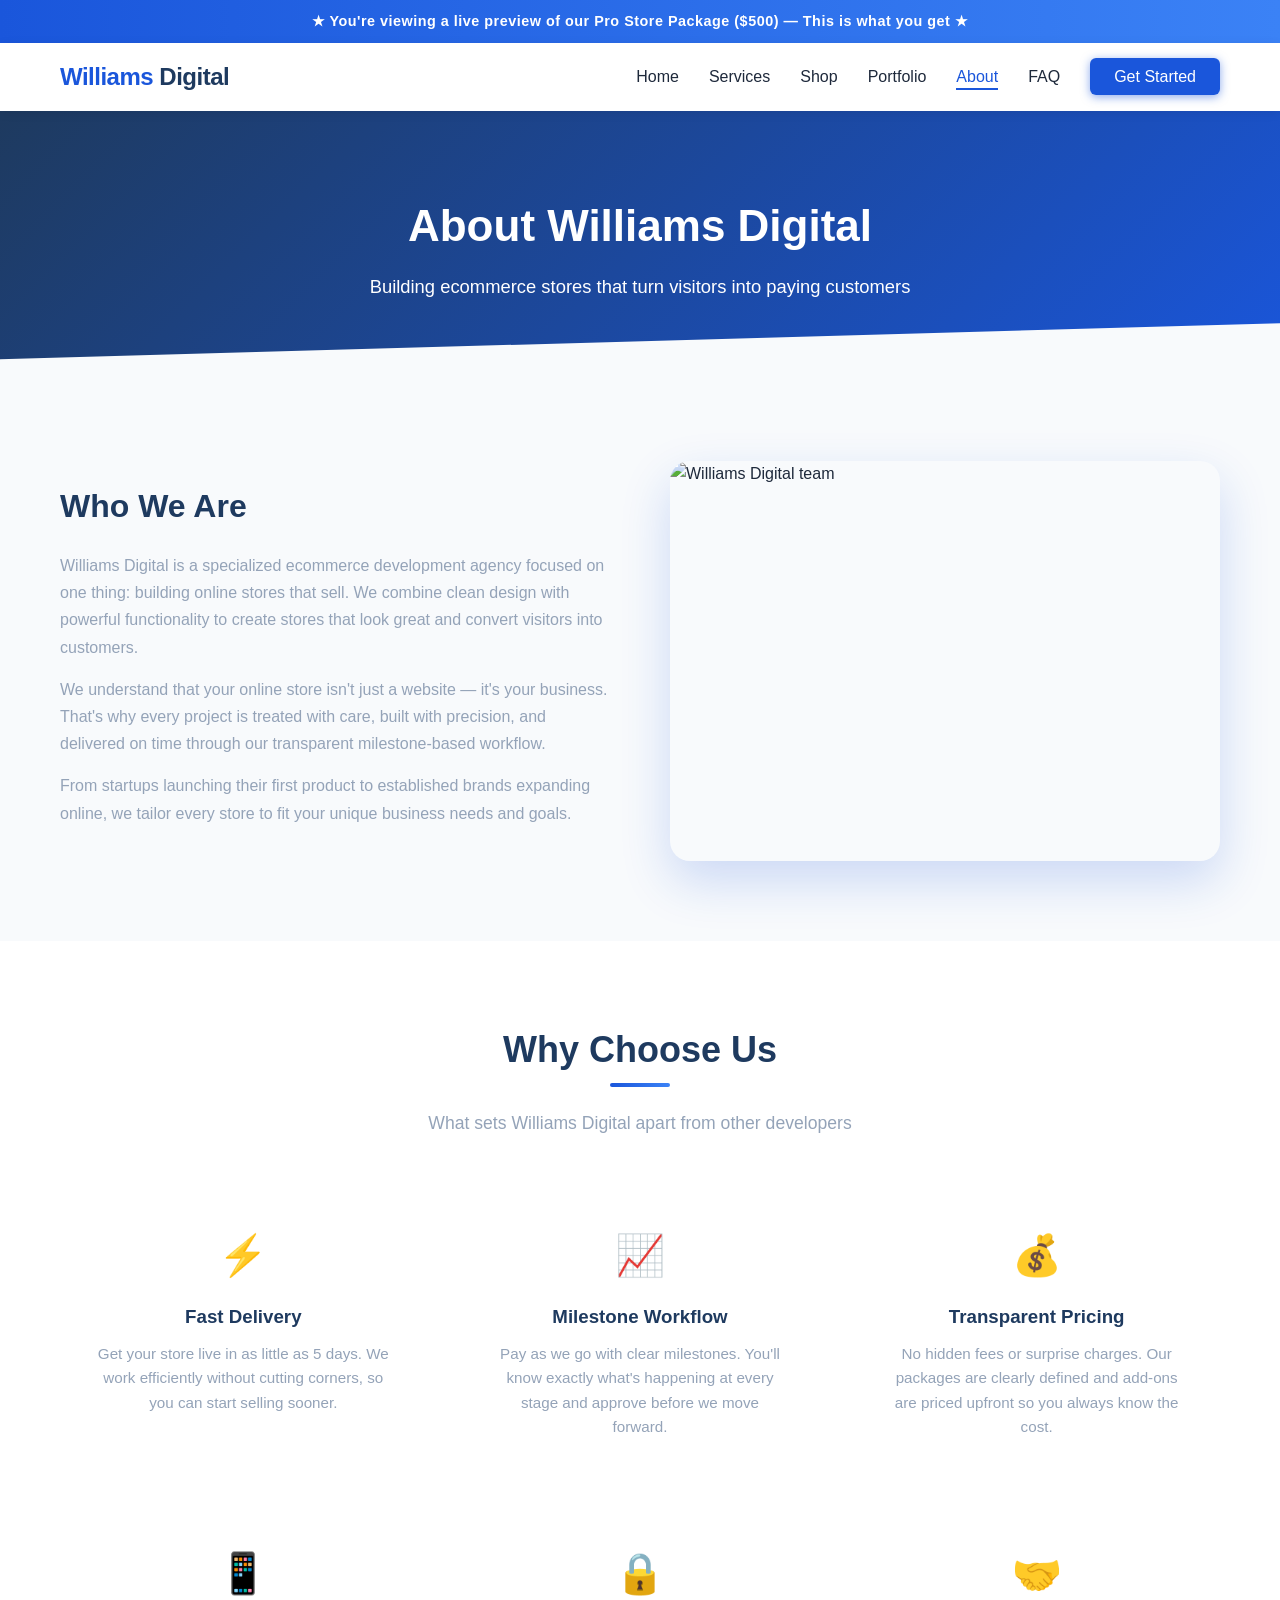
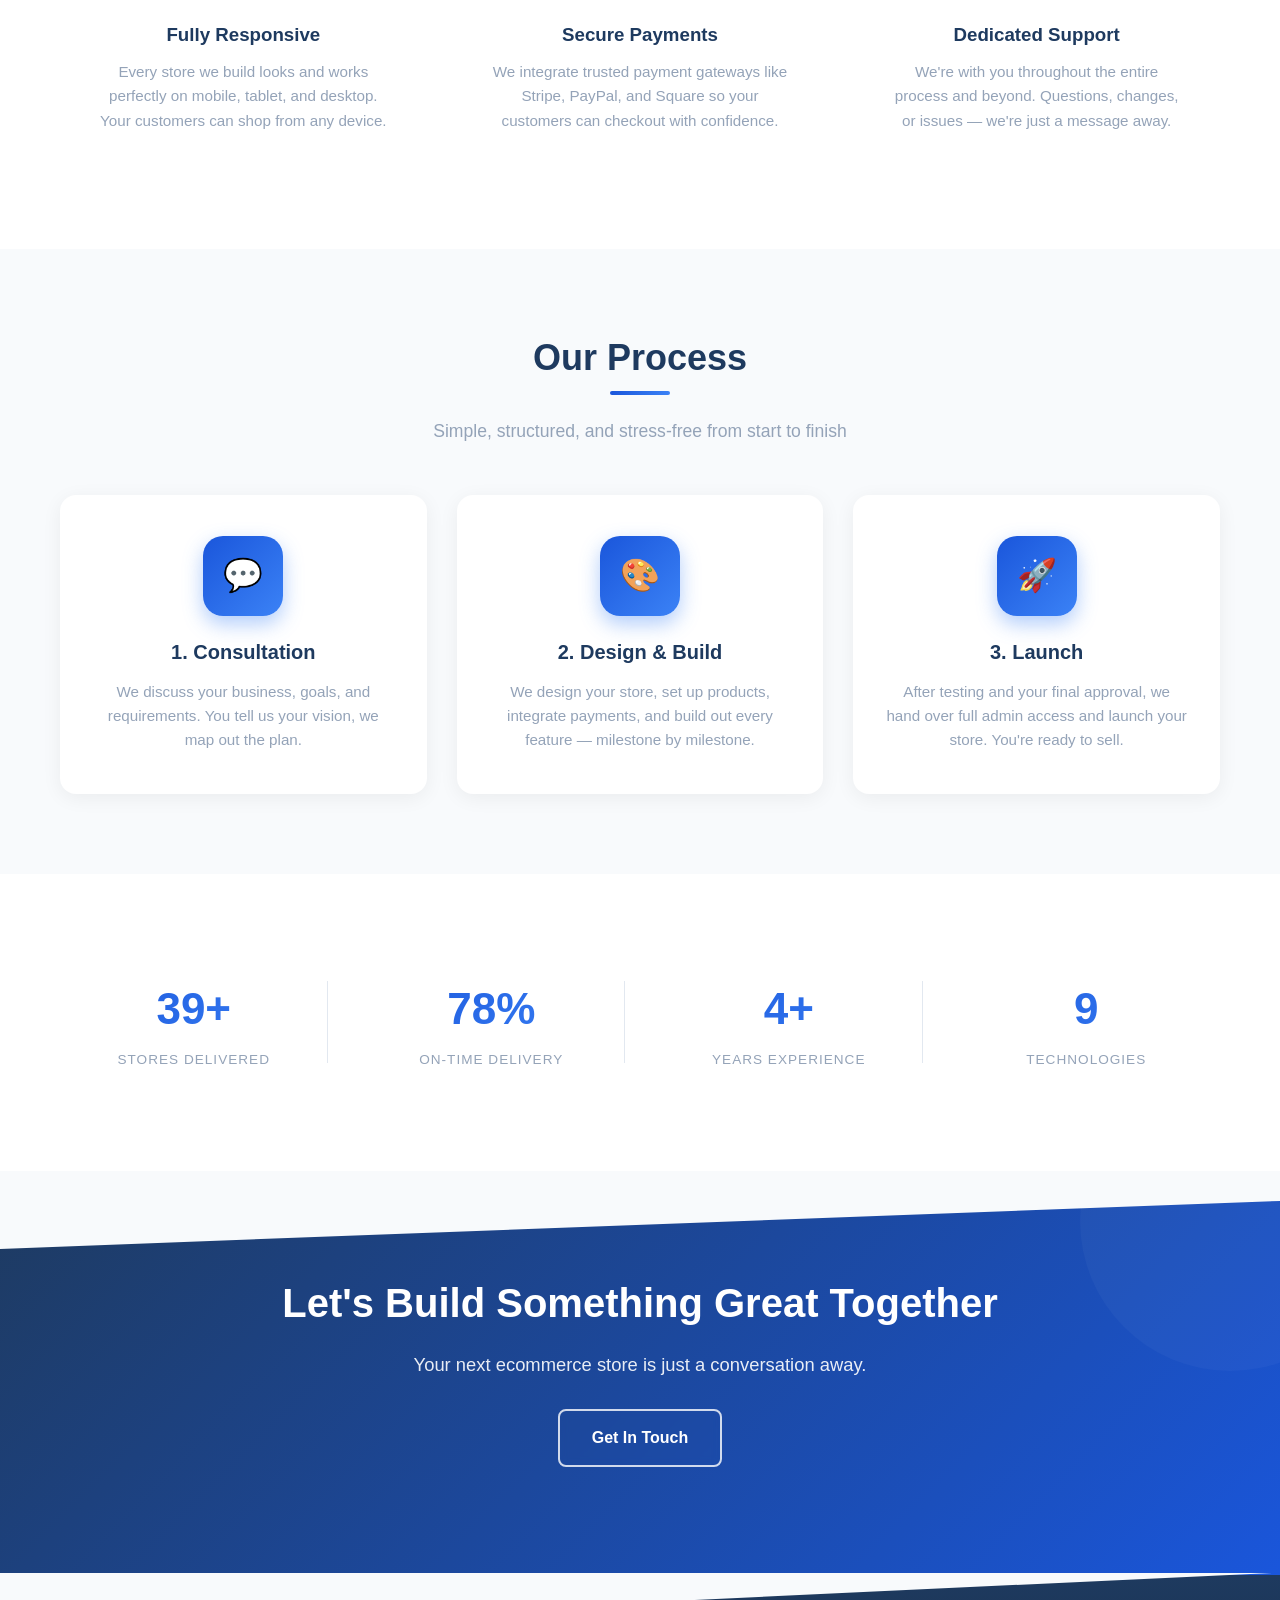
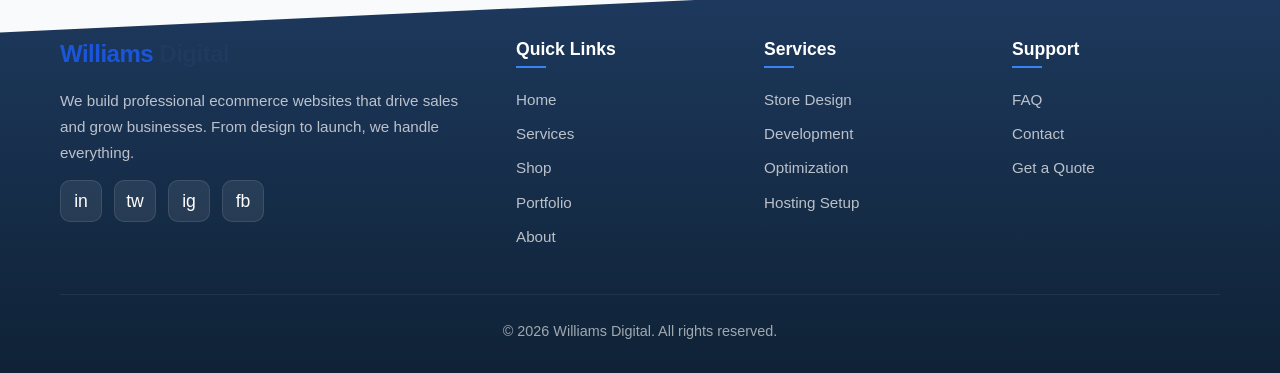
==== commit 4686abbe: "Add Shop page with baseball card style product cards - New shop.html with 8 placeholder products in " ====
--- a/about.html
+++ b/about.html
@@ -21,6 +21,7 @@
             <ul class="nav-links">
                 <li><a href="index.html">Home</a></li>
                 <li><a href="services.html">Services</a></li>
+                <li><a href="shop.html">Shop</a></li>
                 <li><a href="portfolio.html">Portfolio</a></li>
                 <li><a href="about.html" class="active">About</a></li>
                 <li><a href="faq.html">FAQ</a></li>
@@ -179,6 +180,7 @@
                     <h4>Quick Links</h4>
                     <a href="index.html">Home</a>
                     <a href="services.html">Services</a>
+                    <a href="shop.html">Shop</a>
                     <a href="portfolio.html">Portfolio</a>
                     <a href="about.html">About</a>
                 </div>
--- a/css/styles.css
+++ b/css/styles.css
@@ -1365,6 +1365,231 @@
     animation: pulse 2s ease infinite;
 }
 
+/* ===== BASEBALL CARD SHOP ===== */
+.shop-grid {
+    display: grid;
+    grid-template-columns: repeat(4, 1fr);
+    gap: 30px;
+}
+
+.baseball-card {
+    background: var(--white);
+    border-radius: 16px;
+    overflow: hidden;
+    border: 3px solid var(--light-gray);
+    transition: all 0.4s cubic-bezier(0.4, 0, 0.2, 1);
+    position: relative;
+    cursor: pointer;
+    perspective: 1000px;
+}
+
+.baseball-card:hover {
+    transform: translateY(-10px) rotateY(3deg) rotateX(2deg);
+    box-shadow:
+        0 25px 50px rgba(26, 86, 219, 0.2),
+        0 0 0 2px var(--accent),
+        inset 0 0 30px rgba(59, 130, 246, 0.03);
+    border-color: var(--accent);
+}
+
+.baseball-card::before {
+    content: '';
+    position: absolute;
+    top: 0;
+    left: -100%;
+    width: 50%;
+    height: 100%;
+    background: linear-gradient(90deg, transparent, rgba(255,255,255,0.3), transparent);
+    z-index: 10;
+    transition: left 0.6s;
+    pointer-events: none;
+}
+
+.baseball-card:hover::before {
+    left: 150%;
+}
+
+.card-frame {
+    padding: 10px 10px 0;
+    background: linear-gradient(180deg, #f0f4ff, var(--white));
+}
+
+.card-image {
+    width: 100%;
+    height: 240px;
+    object-fit: cover;
+    border-radius: 10px;
+    border: 2px solid var(--light-gray);
+}
+
+.card-header {
+    background: linear-gradient(135deg, var(--secondary), var(--primary));
+    color: var(--white);
+    padding: 12px 15px;
+    margin: 10px 10px 0;
+    border-radius: 8px 8px 0 0;
+    display: flex;
+    justify-content: space-between;
+    align-items: center;
+}
+
+.card-header h3 {
+    font-size: 1rem;
+    font-weight: 700;
+    letter-spacing: 0.5px;
+}
+
+.card-header .card-price {
+    font-size: 1.1rem;
+    font-weight: 700;
+    background: rgba(255, 255, 255, 0.2);
+    padding: 3px 12px;
+    border-radius: 20px;
+}
+
+.card-stats {
+    margin: 0 10px;
+    padding: 0;
+    background: #f8fafc;
+    border-left: 2px solid var(--light-gray);
+    border-right: 2px solid var(--light-gray);
+}
+
+.card-stats table {
+    width: 100%;
+    border-collapse: collapse;
+}
+
+.card-stats td {
+    padding: 7px 12px;
+    font-size: 0.8rem;
+    border-bottom: 1px solid var(--light-gray);
+}
+
+.card-stats td:first-child {
+    font-weight: 600;
+    color: var(--secondary);
+    text-transform: uppercase;
+    letter-spacing: 0.5px;
+    font-size: 0.7rem;
+    width: 40%;
+    background: rgba(59, 130, 246, 0.04);
+}
+
+.card-stats td:last-child {
+    color: var(--text);
+    font-weight: 500;
+}
+
+.card-stats tr:last-child td {
+    border-bottom: none;
+}
+
+.card-footer {
+    margin: 0 10px 10px;
+    padding: 12px;
+    background: linear-gradient(180deg, #f0f4ff, var(--white));
+    border-radius: 0 0 8px 8px;
+    border: 2px solid var(--light-gray);
+    border-top: none;
+    display: flex;
+    justify-content: space-between;
+    align-items: center;
+}
+
+.card-rating {
+    color: var(--warning);
+    font-size: 0.85rem;
+    letter-spacing: 1px;
+}
+
+.card-badge {
+    font-size: 0.7rem;
+    font-weight: 700;
+    text-transform: uppercase;
+    letter-spacing: 1px;
+    padding: 4px 10px;
+    border-radius: 4px;
+    background: linear-gradient(135deg, var(--primary), var(--accent));
+    color: var(--white);
+}
+
+.card-badge.sale {
+    background: linear-gradient(135deg, #ef4444, #f97316);
+}
+
+.card-badge.new {
+    background: linear-gradient(135deg, var(--success), #059669);
+}
+
+.card-badge.hot {
+    background: linear-gradient(135deg, #f59e0b, #ef4444);
+}
+
+.card-add-btn {
+    display: block;
+    width: calc(100% - 20px);
+    margin: 0 10px 10px;
+    padding: 10px;
+    background: linear-gradient(135deg, var(--primary), var(--accent));
+    color: var(--white);
+    border: none;
+    border-radius: 8px;
+    font-weight: 600;
+    font-size: 0.9rem;
+    cursor: pointer;
+    transition: all 0.3s;
+    text-align: center;
+    box-shadow: 0 4px 12px var(--glow-primary);
+}
+
+.card-add-btn:hover {
+    box-shadow: 0 6px 20px var(--glow-primary);
+    transform: translateY(-1px);
+}
+
+.shop-category-bar {
+    display: flex;
+    gap: 10px;
+    justify-content: center;
+    flex-wrap: wrap;
+    margin-bottom: 40px;
+}
+
+.shop-category-btn {
+    padding: 8px 20px;
+    border-radius: 25px;
+    border: 2px solid var(--light-gray);
+    background: var(--white);
+    color: var(--text);
+    font-weight: 500;
+    font-size: 0.9rem;
+    cursor: pointer;
+    transition: all 0.3s;
+}
+
+.shop-category-btn:hover,
+.shop-category-btn.active {
+    background: var(--primary);
+    color: var(--white);
+    border-color: var(--primary);
+    box-shadow: 0 4px 12px var(--glow-primary);
+}
+
+@media (max-width: 992px) {
+    .shop-grid {
+        grid-template-columns: repeat(2, 1fr);
+    }
+}
+
+@media (max-width: 576px) {
+    .shop-grid {
+        grid-template-columns: 1fr;
+        max-width: 350px;
+        margin: 0 auto;
+    }
+}
+
 /* ===== RESPONSIVE ===== */
 @media (max-width: 992px) {
     .cards-grid,
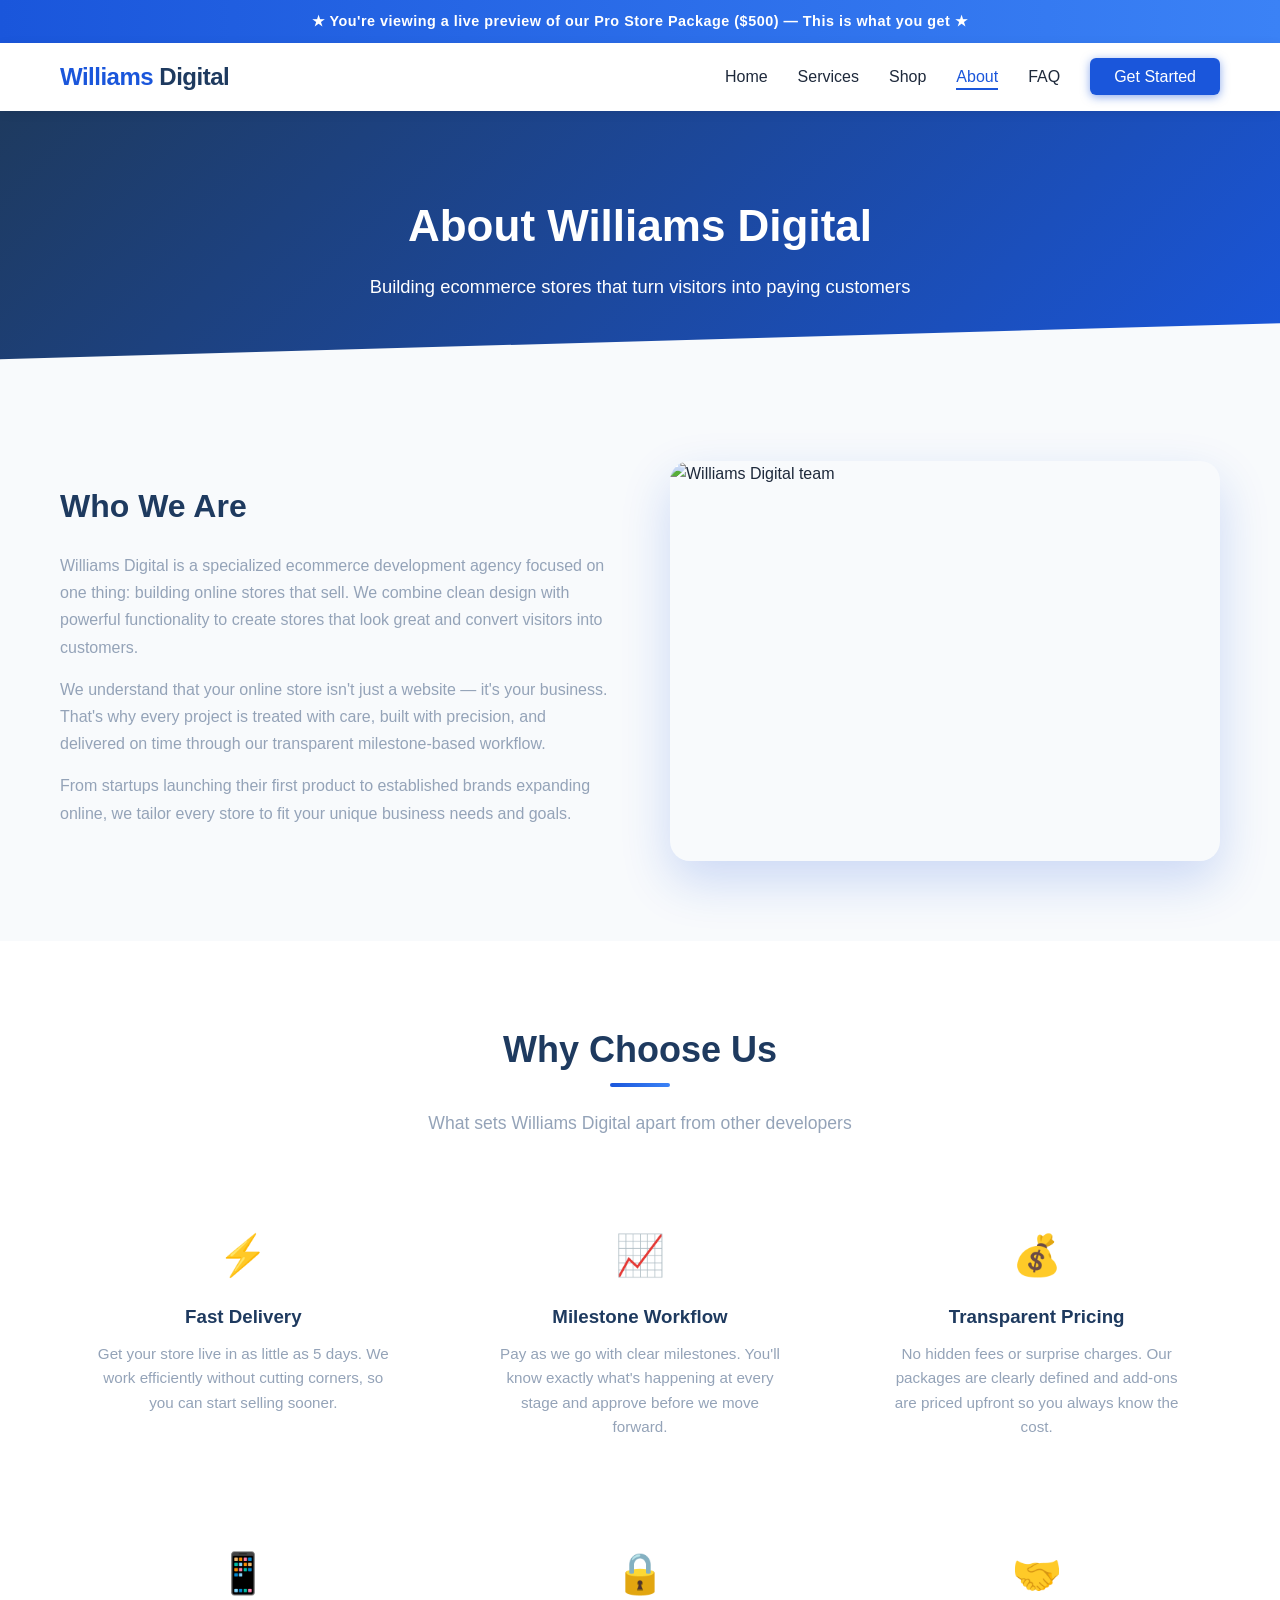
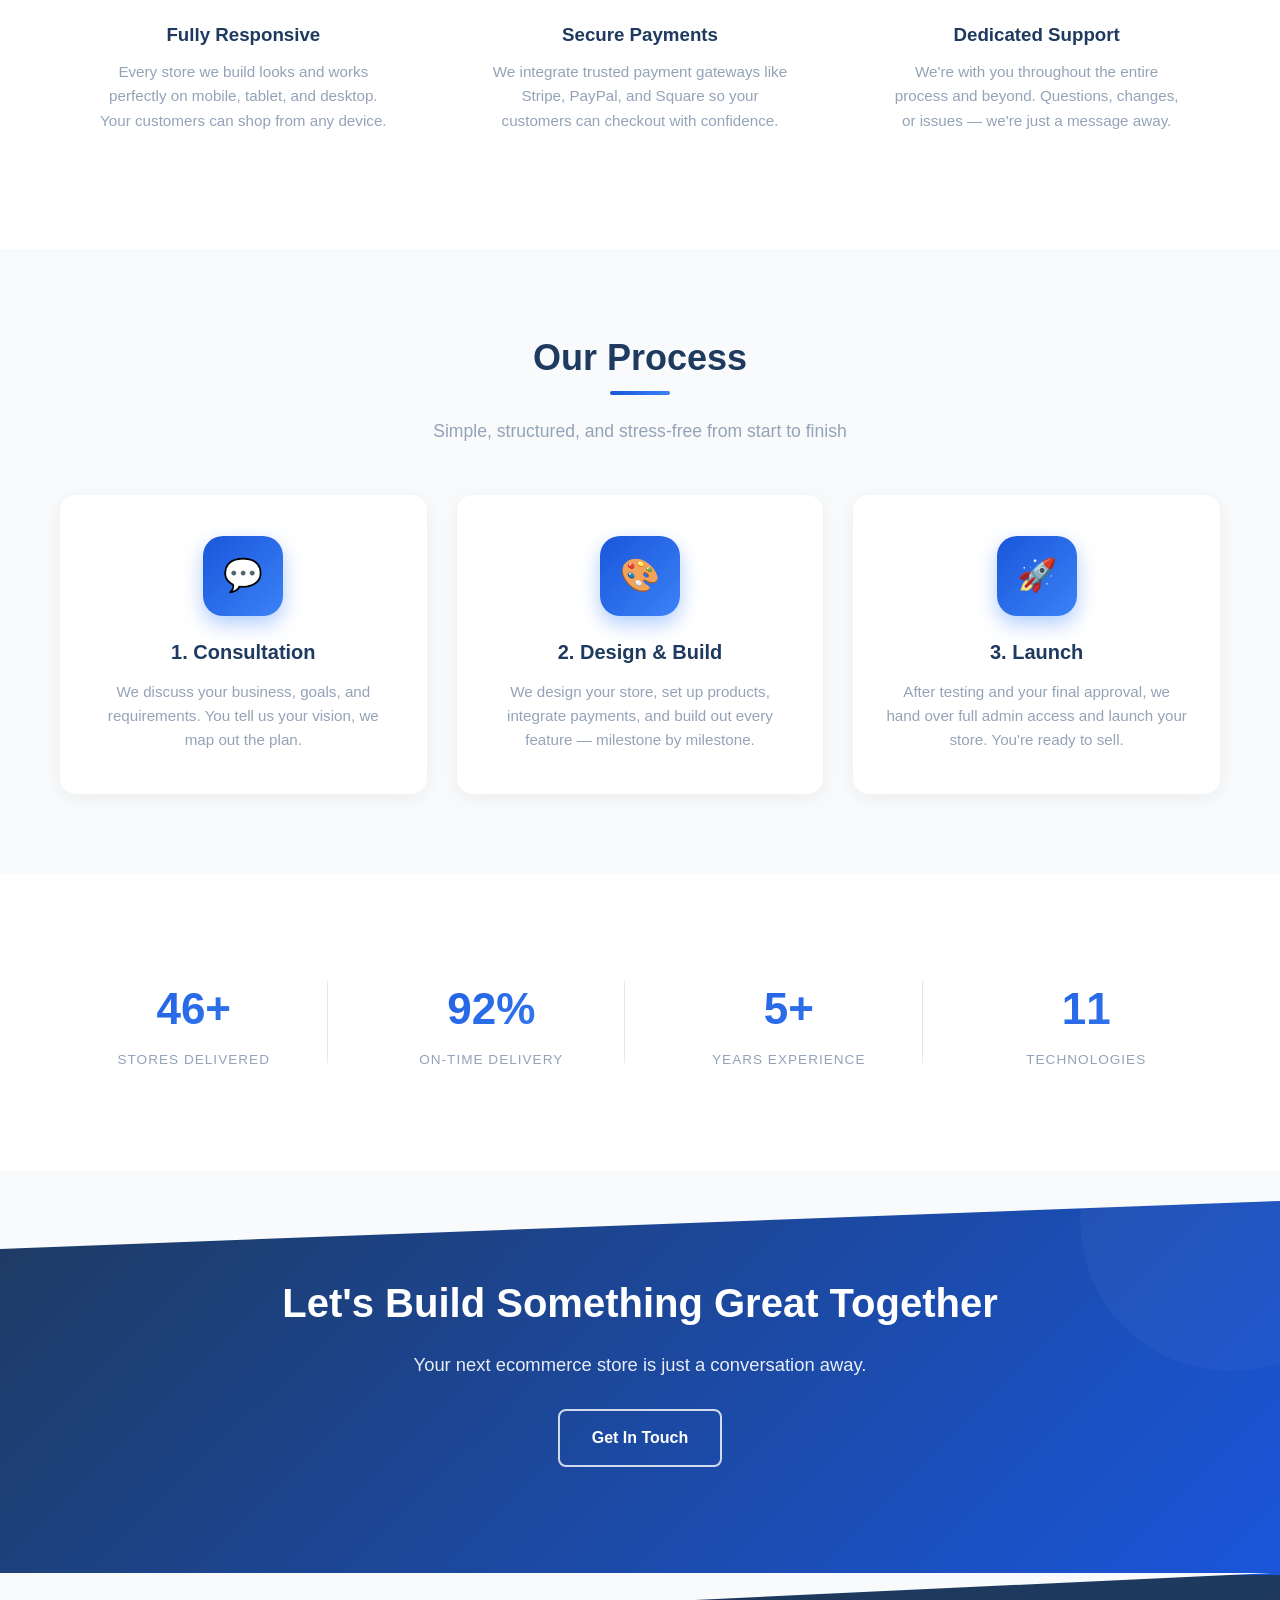
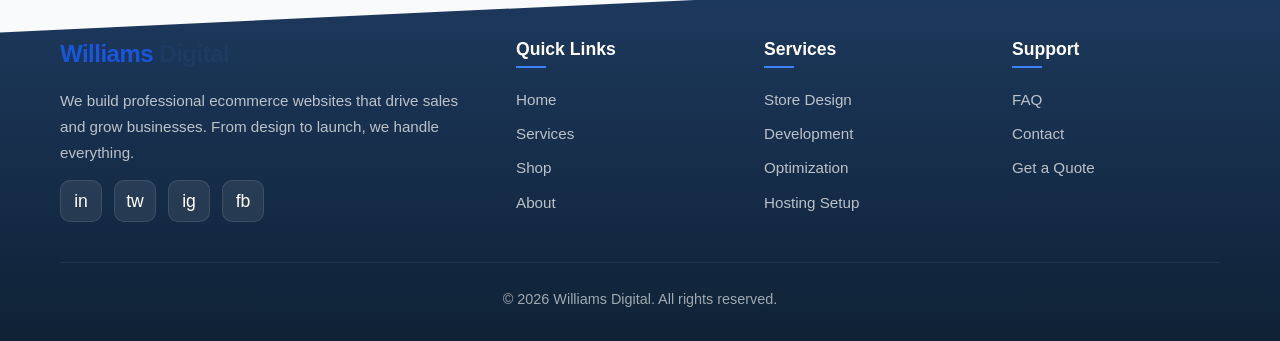
==== commit 60fdd8d3: "Remove Portfolio tab from navigation and footer across all pages Co-Authored-By: Claude Opus 4.6 <no" ====
--- a/about.html
+++ b/about.html
@@ -22,7 +22,6 @@
                 <li><a href="index.html">Home</a></li>
                 <li><a href="services.html">Services</a></li>
                 <li><a href="shop.html">Shop</a></li>
-                <li><a href="portfolio.html">Portfolio</a></li>
                 <li><a href="about.html" class="active">About</a></li>
                 <li><a href="faq.html">FAQ</a></li>
                 <li><a href="contact.html" class="nav-cta">Get Started</a></li>
@@ -181,7 +180,6 @@
                     <a href="index.html">Home</a>
                     <a href="services.html">Services</a>
                     <a href="shop.html">Shop</a>
-                    <a href="portfolio.html">Portfolio</a>
                     <a href="about.html">About</a>
                 </div>
                 <div class="footer-links">
